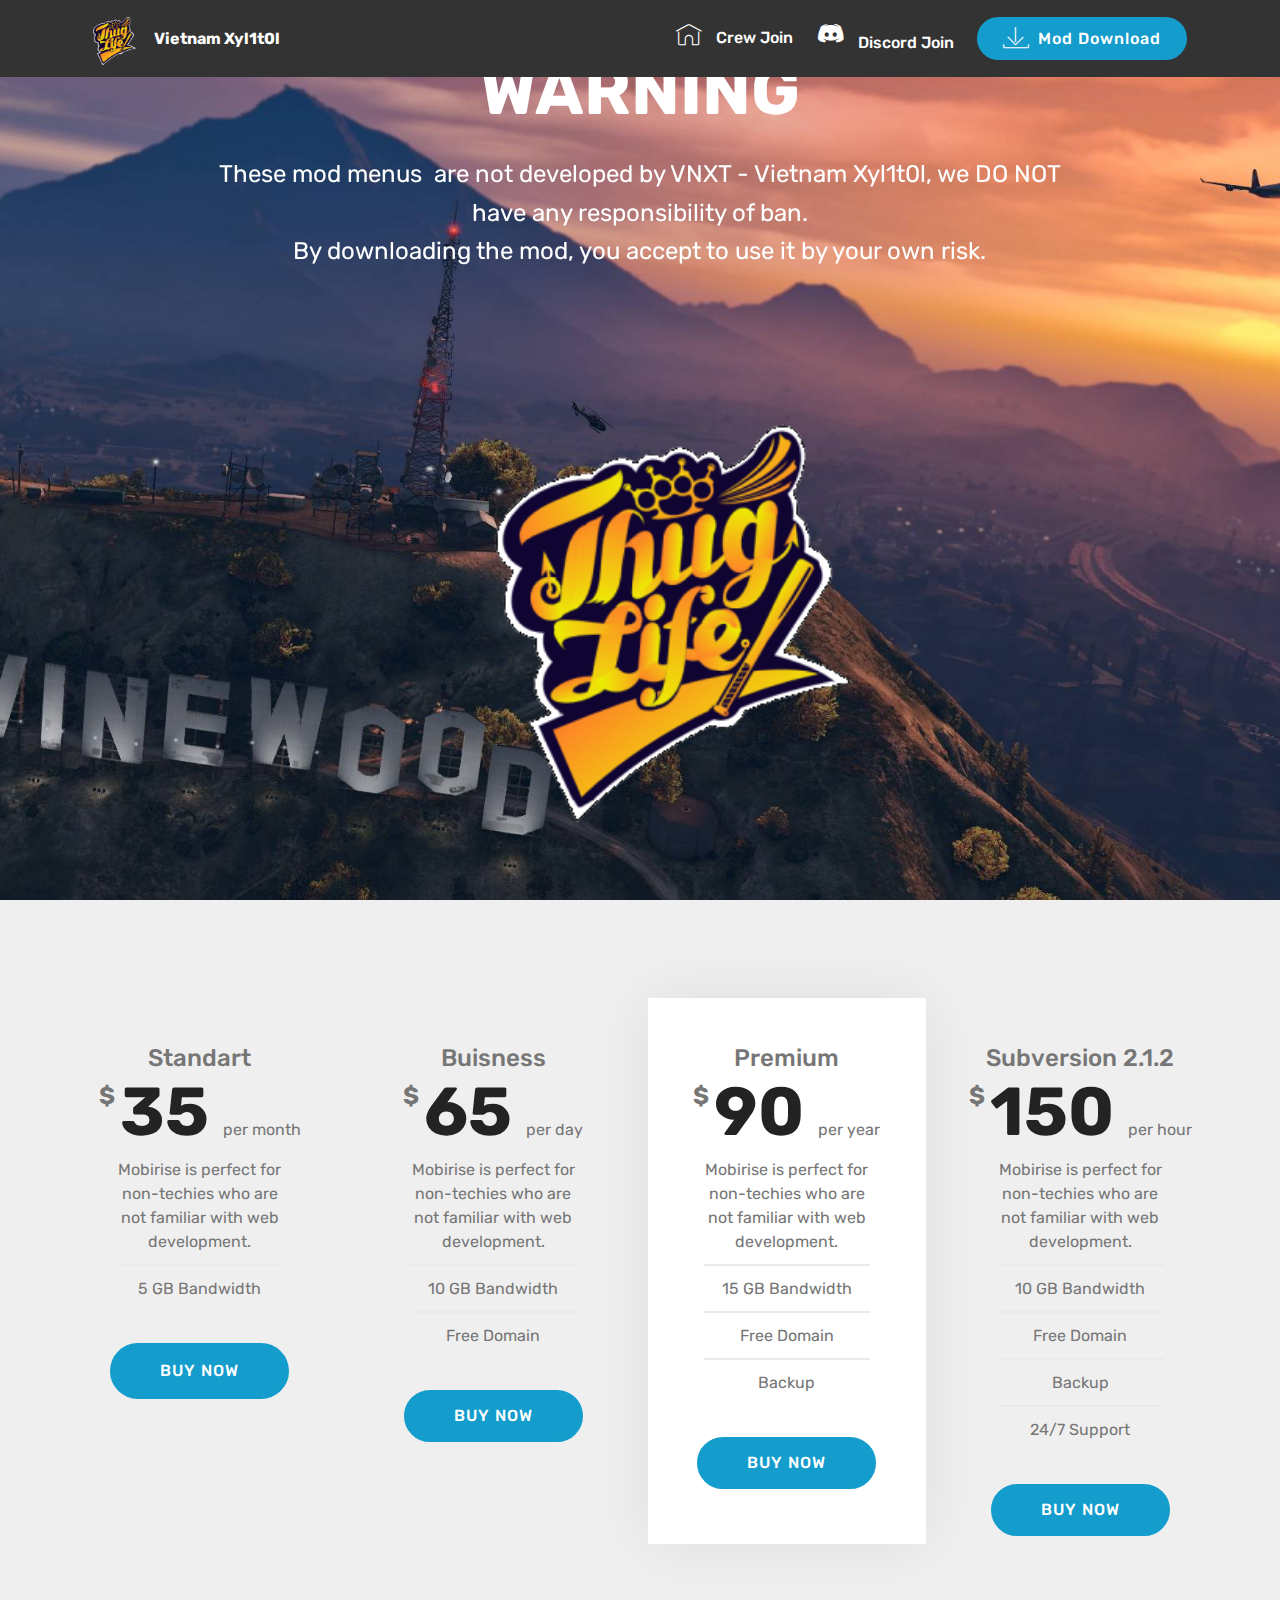
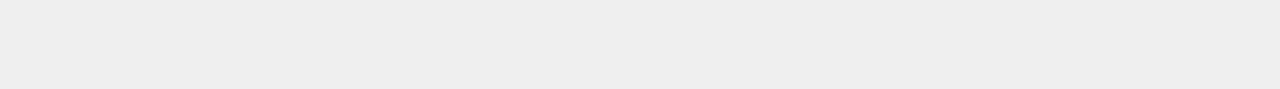
==== page1.html @ fcc6c466 "create github pages" ====
<!DOCTYPE html>
<html>
<head>
  <!-- Site made with Mobirise Website Builder v4.1.6, https://mobirise.com -->
  <meta charset="UTF-8">
  <meta http-equiv="X-UA-Compatible" content="IE=edge">
  <meta name="generator" content="Mobirise v4.1.6, mobirise.com">
  <meta name="viewport" content="width=device-width, initial-scale=1">
  <link rel="shortcut icon" href="assets/images/2413-320x320.png" type="image/x-icon">
  <meta name="description" content="Site Generator Description">
  <title>Mod Download</title>
  <link rel="stylesheet" href="assets/web/assets/mobirise-icons/mobirise-icons.css">
  <link rel="stylesheet" href="assets/tether/tether.min.css">
  <link rel="stylesheet" href="assets/bootstrap/css/bootstrap.min.css">
  <link rel="stylesheet" href="assets/dropdown/css/style.css">
  <link rel="stylesheet" href="assets/socicon/css/styles.css">
  <link rel="stylesheet" href="assets/theme/css/style.css">
  <link href="https://fonts.googleapis.com/css?family=Rubik:300,300i,400,400i,500,500i,700,700i,900,900i" rel="stylesheet">
  <link href="assets/fonts/style.css" rel="stylesheet">
  <link rel="stylesheet" href="assets/mobirise/css/mbr-additional.css" type="text/css">
  
  
  
</head>
<body>
<section class="menu cid-qsAXJ5RTf9" once="menu" id="menu1-h" data-rv-view="46">

    

    <nav class="navbar navbar-dropdown align-items-center navbar-fixed-top navbar-toggleable-sm">
        <button class="navbar-toggler navbar-toggler-right" type="button" data-toggle="collapse" data-target="#navbarSupportedContent" aria-controls="navbarSupportedContent" aria-expanded="false" aria-label="Toggle navigation">
            <div class="hamburger">
                <span></span>
                <span></span>
                <span></span>
                <span></span>
            </div>
        </button>
        <div class="menu-logo">
            <div class="navbar-brand">
                <span class="navbar-logo">
                    
                         <img src="assets/images/2413-320x320.png" alt="Mobirise" title="" media-simple="true" style="height: 3.8rem;">
                    
                </span>
                <span class="navbar-caption-wrap"><a class="navbar-caption text-white display-4" href="https://mobirise.com">
                        Vietnam Xyl1t0l</a></span>
            </div>
        </div>
        <div class="collapse navbar-collapse" id="navbarSupportedContent">
            <ul class="navbar-nav nav-dropdown" data-app-modern-menu="true"><li class="nav-item">
                    <a class="nav-link link text-white display-4" href="https://socialclub.rockstargames.com/crew/vn_xyl1t0l" target="_blank">
                        <span class="mbri-home mbr-iconfont mbr-iconfont-btn"></span>&nbsp;Crew Join&nbsp;</a>
                </li>
                <li class="nav-item">
                    <a class="nav-link link text-white display-4" href="https://discord.io/vnxt"><span class="socicon socicon-discord mbr-iconfont mbr-iconfont-btn"></span>
                        
                        Discord Join</a>
                </li></ul>
            <div class="navbar-buttons mbr-section-btn"><a class="btn btn-sm btn-primary display-4" href="https://mobirise.com">
                    <span class="mbri-save mbr-iconfont mbr-iconfont-btn "></span>Mod Download</a></div>
        </div>
    </nav>
</section>

<section class="engine"><a href="https://mobirise.co/f">free bootstrap builder</a></section><section class="header4 cid-qsDluRLJYf mbr-fullscreen mbr-parallax-background" id="header4-l" data-rv-view="48">

    

    

    <div class="container">
        <div class="media-content col-md-10 offset-md-1">
            <h1 class="mbr-section-title align-center mbr-white pb-3 mbr-bold mbr-fonts-style display-1">
                WARNING</h1>
            
            <div class="mbr-text align-center mbr-white pb-3">
                <p class="mbr-text mbr-fonts-style display-5">
                    These mod menus &nbsp;are not developed by VNXT - Vietnam Xyl1t0l, we DO NOT have any responsibility of ban.<br>By downloading the mod, you accept to use it by your own risk.<br></p>
            </div>
            
        </div>

        <div class="mbr-figure pt-5" style="width: 45%;">
            <img src="assets/images/2413-320x320.png" alt="Mobirise" title="" media-simple="true">
        </div>
    </div>
</section>

<section class="cid-qsDjowGI8r" id="pricing-tables2-i" data-rv-view="51">

    

    

    <div class="container">
        <div class="media-container-row">

            <div class="plan col-12 mx-2 my-2 justify-content-center col-lg-3">
                <div class="plan-header text-center pt-5">
                    <h3 class="plan-title mbr-fonts-style display-5">
                        Standart
                    </h3>
                    <div class="plan-price">
                        <span class="price-value mbr-fonts-style display-5">
                            $
                        </span>
                        <span class="price-figure mbr-fonts-style display-1">
                            35
                        </span>
                        <small class="price-term mbr-fonts-style display-7">
                            per month
                        </small>
                    </div>
                </div>
                <div class="plan-body">
                    <div class="plan-list align-center">
                        <ul class="list-group list-group-flush mbr-fonts-style display-7">
                            <li class="list-group-item">
                                Mobirise is perfect for non-techies who are not familiar with web development.
                            </li>
                            <li class="list-group-item">
                                5 GB Bandwidth
                            </li>
                        </ul>
                    </div>
                    <div class="mbr-section-btn text-center py-4 pb-5">
                        <a href="https://mobirise.com" class="btn btn-primary">
                            BUY NOW
                        </a>
                    </div>
                </div>
            </div>

            <div class="plan col-12 mx-2 my-2 justify-content-center col-lg-3">
                <div class="plan-header text-center pt-5">
                    <h3 class="plan-title mbr-fonts-style display-5">
                        Buisness
                    </h3>
                    <div class="plan-price">
                        <span class="price-value mbr-fonts-style display-5">
                            $
                        </span>
                        <span class="price-figure mbr-fonts-style display-1">
                            65
                        </span>
                        <small class="price-term mbr-fonts-style display-7">
                            per day
                        </small>
                    </div>
                </div>
                <div class="plan-body">
                    <div class="plan-list align-center">
                        <ul class="list-group list-group-flush mbr-fonts-style display-7">
                            <li class="list-group-item">
                                Mobirise is perfect for non-techies who are not familiar with web development.
                            </li>
                            <li class="list-group-item">
                                10 GB Bandwidth
                            </li>
                            <li class="list-group-item">
                                Free Domain
                            </li>
                        </ul>
                    </div>
                    <div class="mbr-section-btn text-center py-4 pb-5">
                        <a href="https://mobirise.com" class="btn btn-primary display-4">
                            BUY NOW
                        </a>
                    </div>
                </div>
            </div>

            <div class="plan col-12 mx-2 my-2 justify-content-center favorite col-lg-3">
                <div class="plan-header text-center pt-5">
                    <h3 class="plan-title mbr-fonts-style display-5">
                        Premium
                    </h3>
                    <div class="plan-price">
                        <span class="price-value mbr-fonts-style display-5">
                            $
                        </span>
                        <span class="price-figure mbr-fonts-style display-1">
                            90
                        </span>
                        <small class="price-term mbr-fonts-style display-7">
                            per year
                        </small>
                    </div>
                </div>
                <div class="plan-body">
                    <div class="plan-list align-center">
                        <ul class="list-group list-group-flush mbr-fonts-style display-7">
                            <li class="list-group-item">
                                Mobirise is perfect for non-techies who are not familiar with web development.
                            </li>
                            <li class="list-group-item">
                                15 GB Bandwidth
                            </li>
                            <li class="list-group-item">
                                Free Domain
                            </li>
                            <li class="list-group-item">
                                Backup
                            </li>
                        </ul>
                    </div>
                    <div class="mbr-section-btn text-center py-4 pb-5">
                        <a href="https://mobirise.com" class="btn btn-primary display-4">
                            BUY NOW
                        </a>
                    </div>
                </div>
            </div>

            <div class="plan col-12 mx-2 my-2 justify-content-center col-lg-3">
                <div class="plan-header text-center pt-5">
                    <h3 class="plan-title mbr-fonts-style display-5">Subversion 2.1.2</h3>
                    <div class="plan-price">
                        <span class="price-value mbr-fonts-style display-5">
                            $
                        </span>
                        <span class="price-figure mbr-fonts-style display-1">
                            150
                        </span>
                        <small class="price-term mbr-fonts-style display-7">
                            per hour
                        </small>
                    </div>
                </div>
                <div class="plan-body">
                    <div class="plan-list align-center">
                        <ul class="list-group list-group-flush mbr-fonts-style display-7">
                            <li class="list-group-item">
                                Mobirise is perfect for non-techies who are not familiar with web development.
                            </li>
                            <li class="list-group-item">
                                10 GB Bandwidth
                            </li>
                            <li class="list-group-item">
                                Free Domain
                            </li>
                            <li class="list-group-item">
                                Backup
                            </li>
                            <li class="list-group-item">
                                24/7 Support
                            </li>
                        </ul>
                    </div>
                    <div class="mbr-section-btn text-center py-4 pb-5">
                        <a href="https://mobirise.com" class="btn btn-primary display-4">
                            BUY NOW
                        </a>
                    </div>
                </div>
            </div>

        </div>
    </div>
</section>


  <script src="assets/web/assets/jquery/jquery.min.js"></script>
  <script src="assets/tether/tether.min.js"></script>
  <script src="assets/bootstrap/js/bootstrap.min.js"></script>
  <script src="assets/smooth-scroll/smooth-scroll.js"></script>
  <script src="assets/dropdown/js/script.min.js"></script>
  <script src="assets/touch-swipe/jquery.touch-swipe.min.js"></script>
  <script src="assets/jarallax/jarallax.min.js"></script>
  <script src="assets/theme/js/script.js"></script>
  
  
</body>
</html>
---- assets/web/assets/mobirise-icons/mobirise-icons.css ----
@font-face {
  font-family: 'MobiriseIcons';
  src:  url('mobirise-icons.eot?spat4u');
  src:  url('mobirise-icons.eot?spat4u#iefix') format('embedded-opentype'),
    url('mobirise-icons.ttf?spat4u') format('truetype'),
    url('mobirise-icons.woff?spat4u') format('woff'),
    url('mobirise-icons.svg?spat4u#MobiriseIcons') format('svg');
  font-weight: normal;
  font-style: normal;
}

[class^="mbri-"], [class*=" mbri-"] {
  /* use !important to prevent issues with browser extensions that change fonts */
  font-family: MobiriseIcons !important;
  speak: none;
  font-style: normal;
  font-weight: normal;
  font-variant: normal;
  text-transform: none;
  line-height: 1;

  /* Better Font Rendering =========== */
  -webkit-font-smoothing: antialiased;
  -moz-osx-font-smoothing: grayscale;
}

.mbri-add-submenu:before {
  content: "\e900";
}
.mbri-alert:before {
  content: "\e901";
}
.mbri-align-center:before {
  content: "\e902";
}
.mbri-align-justify:before {
  content: "\e903";
}
.mbri-align-left:before {
  content: "\e904";
}
.mbri-align-right:before {
  content: "\e905";
}
.mbri-android:before {
  content: "\e906";
}
.mbri-apple:before {
  content: "\e907";
}
.mbri-arrow-down:before {
  content: "\e908";
}
.mbri-arrow-next:before {
  content: "\e909";
}
.mbri-arrow-prev:before {
  content: "\e90a";
}
.mbri-arrow-up:before {
  content: "\e90b";
}
.mbri-bold:before {
  content: "\e90c";
}
.mbri-bookmark:before {
  content: "\e90d";
}
.mbri-bootstrap:before {
  content: "\e90e";
}
.mbri-briefcase:before {
  content: "\e90f";
}
.mbri-browse:before {
  content: "\e910";
}
.mbri-bulleted-list:before {
  content: "\e911";
}
.mbri-calendar:before {
  content: "\e912";
}
.mbri-camera:before {
  content: "\e913";
}
.mbri-cart-add:before {
  content: "\e914";
}
.mbri-cart-full:before {
  content: "\e915";
}
.mbri-cash:before {
  content: "\e916";
}
.mbri-change-style:before {
  content: "\e917";
}
.mbri-chat:before {
  content: "\e918";
}
.mbri-clock:before {
  content: "\e919";
}
.mbri-close:before {
  content: "\e91a";
}
.mbri-cloud:before {
  content: "\e91b";
}
.mbri-code:before {
  content: "\e91c";
}
.mbri-contact-form:before {
  content: "\e91d";
}
.mbri-credit-card:before {
  content: "\e91e";
}
.mbri-cursor-click:before {
  content: "\e91f";
}
.mbri-cust-feedback:before {
  content: "\e920";
}
.mbri-database:before {
  content: "\e921";
}
.mbri-delivery:before {
  content: "\e922";
}
.mbri-desktop:before {
  content: "\e923";
}
.mbri-devices:before {
  content: "\e924";
}
.mbri-down:before {
  content: "\e925";
}
.mbri-download:before {
  content: "\e989";
}
.mbri-drag-n-drop:before {
  content: "\e927";
}
.mbri-drag-n-drop2:before {
  content: "\e928";
}
.mbri-edit:before {
  content: "\e929";
}
.mbri-edit2:before {
  content: "\e92a";
}
.mbri-error:before {
  content: "\e92b";
}
.mbri-extension:before {
  content: "\e92c";
}
.mbri-features:before {
  content: "\e92d";
}
.mbri-file:before {
  content: "\e92e";
}
.mbri-flag:before {
  content: "\e92f";
}
.mbri-folder:before {
  content: "\e930";
}
.mbri-gift:before {
  content: "\e931";
}
.mbri-github:before {
  content: "\e932";
}
.mbri-globe:before {
  content: "\e933";
}
.mbri-globe-2:before {
  content: "\e934";
}
.mbri-growing-chart:before {
  content: "\e935";
}
.mbri-hearth:before {
  content: "\e936";
}
.mbri-help:before {
  content: "\e937";
}
.mbri-home:before {
  content: "\e938";
}
.mbri-hot-cup:before {
  content: "\e939";
}
.mbri-idea:before {
  content: "\e93a";
}
.mbri-image-gallery:before {
  content: "\e93b";
}
.mbri-image-slider:before {
  content: "\e93c";
}
.mbri-info:before {
  content: "\e93d";
}
.mbri-italic:before {
  content: "\e93e";
}
.mbri-key:before {
  content: "\e93f";
}
.mbri-laptop:before {
  content: "\e940";
}
.mbri-layers:before {
  content: "\e941";
}
.mbri-left-right:before {
  content: "\e942";
}
.mbri-left:before {
  content: "\e943";
}
.mbri-letter:before {
  content: "\e944";
}
.mbri-like:before {
  content: "\e945";
}
.mbri-link:before {
  content: "\e946";
}
.mbri-lock:before {
  content: "\e947";
}
.mbri-login:before {
  content: "\e948";
}
.mbri-logout:before {
  content: "\e949";
}
.mbri-magic-stick:before {
  content: "\e94a";
}
.mbri-map-pin:before {
  content: "\e94b";
}
.mbri-menu:before {
  content: "\e94c";
}
.mbri-mobile:before {
  content: "\e94d";
}
.mbri-mobile2:before {
  content: "\e94e";
}
.mbri-mobirise:before {
  content: "\e94f";
}
.mbri-more-horizontal:before {
  content: "\e950";
}
.mbri-more-vertical:before {
  content: "\e951";
}
.mbri-music:before {
  content: "\e952";
}
.mbri-new-file:before {
  content: "\e953";
}
.mbri-numbered-list:before {
  content: "\e954";
}
.mbri-opened-folder:before {
  content: "\e955";
}
.mbri-pages:before {
  content: "\e956";
}
.mbri-paper-plane:before {
  content: "\e957";
}
.mbri-paperclip:before {
  content: "\e958";
}
.mbri-photo:before {
  content: "\e959";
}
.mbri-photos:before {
  content: "\e95a";
}
.mbri-pin:before {
  content: "\e95b";
}
.mbri-play:before {
  content: "\e95c";
}
.mbri-plus:before {
  content: "\e95d";
}
.mbri-preview:before {
  content: "\e95e";
}
.mbri-print:before {
  content: "\e95f";
}
.mbri-protect:before {
  content: "\e960";
}
.mbri-question:before {
  content: "\e961";
}
.mbri-quote-left:before {
  content: "\e962";
}
.mbri-quote-right:before {
  content: "\e963";
}
.mbri-refresh:before {
  content: "\e964";
}
.mbri-responsive:before {
  content: "\e965";
}
.mbri-right:before {
  content: "\e966";
}
.mbri-rocket:before {
  content: "\e967";
}
.mbri-sad-face:before {
  content: "\e968";
}
.mbri-sale:before {
  content: "\e969";
}
.mbri-save:before {
  content: "\e96a";
}
.mbri-search:before {
  content: "\e96b";
}
.mbri-setting:before {
  content: "\e96c";
}
.mbri-setting2:before {
  content: "\e96d";
}
.mbri-setting3:before {
  content: "\e96e";
}
.mbri-share:before {
  content: "\e96f";
}
.mbri-shopping-bag:before {
  content: "\e970";
}
.mbri-shopping-basket:before {
  content: "\e971";
}
.mbri-shopping-cart:before {
  content: "\e972";
}
.mbri-sites:before {
  content: "\e973";
}
.mbri-smile-face:before {
  content: "\e974";
}
.mbri-speed:before {
  content: "\e975";
}
.mbri-star:before {
  content: "\e976";
}
.mbri-success:before {
  content: "\e977";
}
.mbri-sun:before {
  content: "\e978";
}
.mbri-sun2:before {
  content: "\e979";
}
.mbri-tablet:before {
  content: "\e97a";
}
.mbri-tablet-vertical:before {
  content: "\e97b";
}
.mbri-target:before {
  content: "\e97c";
}
.mbri-timer:before {
  content: "\e97d";
}
.mbri-to-ftp:before {
  content: "\e97e";
}
.mbri-to-local-drive:before {
  content: "\e97f";
}
.mbri-touch-swipe:before {
  content: "\e980";
}
.mbri-touch:before {
  content: "\e981";
}
.mbri-trash:before {
  content: "\e982";
}
.mbri-underline:before {
  content: "\e983";
}
.mbri-unlink:before {
  content: "\e984";
}
.mbri-unlock:before {
  content: "\e985";
}
.mbri-up-down:before {
  content: "\e986";
}
.mbri-up:before {
  content: "\e987";
}
.mbri-update:before {
  content: "\e988";
}
.mbri-upload:before {
 content: "\e926"; 
}
.mbri-user:before {
  content: "\e98a";
}
.mbri-user2:before {
  content: "\e98b";
}
.mbri-users:before {
  content: "\e98c";
}
.mbri-video:before {
  content: "\e98d";
}
.mbri-video-play:before {
  content: "\e98e";
}
.mbri-watch:before {
  content: "\e98f";
}
.mbri-website-theme:before {
  content: "\e990";
}
.mbri-wifi:before {
  content: "\e991";
}
.mbri-windows:before {
  content: "\e992";
}
.mbri-zoom-out:before {
  content: "\e993";
}
.mbri-redo:before {
  content: "\e994";
}
.mbri-undo:before {
  content: "\e995";
}
---- assets/dropdown/css/style.css ----
.navbar-dropdown {
  left: 0;
  padding: 0;
  position: absolute;
  right: 0;
  top: 0;
  transition: all 0.45s ease;
  z-index: 1030;
  background: #282828; }
  .navbar-dropdown .navbar-logo {
    margin-right: 0.8rem;
    transition: margin 0.3s ease-in-out;
    vertical-align: middle; }
    .navbar-dropdown .navbar-logo img {
      height: 3.125rem;
      transition: all 0.3s ease-in-out; }
    .navbar-dropdown .navbar-logo.mbr-iconfont {
      font-size: 3.125rem;
      line-height: 3.125rem; }
  .navbar-dropdown .navbar-caption {
    font-weight: 700;
    white-space: normal;
    vertical-align: -4px;
    line-height: 3.125rem !important; }
    .navbar-dropdown .navbar-caption, .navbar-dropdown .navbar-caption:hover {
      color: inherit;
      text-decoration: none; }
  .navbar-dropdown .mbr-iconfont + .navbar-caption {
    vertical-align: -1px; }
  .navbar-dropdown.navbar-fixed-top {
    position: fixed; }
  .navbar-dropdown .navbar-brand span {
    vertical-align: -4px; }
  .navbar-dropdown.bg-color.transparent {
    background: none; }
  .navbar-dropdown.navbar-short .navbar-brand {
    padding: 0.625rem 0; }
    .navbar-dropdown.navbar-short .navbar-brand span {
      vertical-align: -1px; }
  .navbar-dropdown.navbar-short .navbar-caption {
    line-height: 2.375rem !important;
    vertical-align: -2px; }
  .navbar-dropdown.navbar-short .navbar-logo {
    margin-right: 0.5rem; }
    .navbar-dropdown.navbar-short .navbar-logo img {
      height: 2.375rem; }
    .navbar-dropdown.navbar-short .navbar-logo.mbr-iconfont {
      font-size: 2.375rem;
      line-height: 2.375rem; }
  .navbar-dropdown.navbar-short .mbr-table-cell {
    height: 3.625rem; }
  .navbar-dropdown .navbar-close {
    left: 0.6875rem;
    position: fixed;
    top: 0.75rem;
    z-index: 1000; }
  .navbar-dropdown .hamburger-icon {
    content: "";
    display: inline-block;
    vertical-align: middle;
    width: 16px;
    -webkit-box-shadow: 0 -6px 0 1px #282828,0 0 0 1px #282828,0 6px 0 1px #282828;
    -moz-box-shadow: 0 -6px 0 1px #282828,0 0 0 1px #282828,0 6px 0 1px #282828;
    box-shadow: 0 -6px 0 1px #282828,0 0 0 1px #282828,0 6px 0 1px #282828; }

.dropdown-menu .dropdown-toggle[data-toggle="dropdown-submenu"]::after {
  border-bottom: 0.35em solid transparent;
  border-left: 0.35em solid;
  border-right: 0;
  border-top: 0.35em solid transparent;
  margin-left: 0.3rem; }

.dropdown-menu .dropdown-item:focus {
  outline: 0; }

.nav-dropdown {
  font-size: 0.75rem;
  font-weight: 500;
  height: auto !important; }
  .nav-dropdown .nav-btn {
    padding-left: 1rem; }
  .nav-dropdown .link {
    margin: .667em 1.667em;
    font-weight: 500;
    padding: 0;
    transition: color .2s ease-in-out; }
    .nav-dropdown .link.dropdown-toggle {
      margin-right: 2.583em; }
      .nav-dropdown .link.dropdown-toggle::after {
        margin-left: .25rem;
        border-top: 0.35em solid;
        border-right: 0.35em solid transparent;
        border-left: 0.35em solid transparent;
        border-bottom: 0; }
      .nav-dropdown .link.dropdown-toggle[aria-expanded="true"] {
        margin: 0;
        padding: 0.667em 3.263em  0.667em 1.667em; }
  .nav-dropdown .link::after,
  .nav-dropdown .dropdown-item::after {
    color: inherit; }
  .nav-dropdown .btn {
    font-size: 0.75rem;
    font-weight: 700;
    letter-spacing: 0;
    margin-bottom: 0;
    padding-left: 1.25rem;
    padding-right: 1.25rem; }
  .nav-dropdown .dropdown-menu {
    border-radius: 0;
    border: 0;
    left: 0;
    margin: 0;
    padding-bottom: 1.25rem;
    padding-top: 1.25rem;
    position: relative; }
  .nav-dropdown .dropdown-submenu {
    margin-left: 0.125rem;
    top: 0; }
  .nav-dropdown .dropdown-item {
    font-weight: 500;
    line-height: 2;
    padding: 0.3846em 4.615em 0.3846em 1.5385em;
    position: relative;
    transition: color .2s ease-in-out, background-color .2s ease-in-out; }
    .nav-dropdown .dropdown-item::after {
      margin-top: -0.3077em;
      position: absolute;
      right: 1.1538em;
      top: 50%; }
    .nav-dropdown .dropdown-item:focus, .nav-dropdown .dropdown-item:hover {
      background: none; }

@media (max-width: 767px) {
  .nav-dropdown.navbar-toggleable-sm {
    bottom: 0;
    display: none;
    left: 0;
    overflow-x: hidden;
    position: fixed;
    top: 0;
    transform: translateX(-100%);
    -ms-transform: translateX(-100%);
    -webkit-transform: translateX(-100%);
    width: 18.75rem;
    z-index: 999; } }
.nav-dropdown.navbar-toggleable-xl {
  bottom: 0;
  display: none;
  left: 0;
  overflow-x: hidden;
  position: fixed;
  top: 0;
  transform: translateX(-100%);
  -ms-transform: translateX(-100%);
  -webkit-transform: translateX(-100%);
  width: 18.75rem;
  z-index: 999; }

.nav-dropdown-sm {
  display: block !important;
  overflow-x: hidden;
  overflow: auto;
  padding-top: 3.875rem; }
  .nav-dropdown-sm::after {
    content: "";
    display: block;
    height: 3rem;
    width: 100%; }
  .nav-dropdown-sm.collapse.in ~ .navbar-close {
    display: block !important; }
  .nav-dropdown-sm.collapsing, .nav-dropdown-sm.collapse.in {
    transform: translateX(0);
    -ms-transform: translateX(0);
    -webkit-transform: translateX(0);
    transition: all 0.25s ease-out;
    -webkit-transition: all 0.25s ease-out;
    background: #282828; }
  .nav-dropdown-sm.collapsing[aria-expanded="false"] {
    transform: translateX(-100%);
    -ms-transform: translateX(-100%);
    -webkit-transform: translateX(-100%); }
  .nav-dropdown-sm .nav-item {
    display: block;
    margin-left: 0 !important;
    padding-left: 0; }
  .nav-dropdown-sm .link,
  .nav-dropdown-sm .dropdown-item {
    border-top: 1px dotted rgba(255, 255, 255, 0.1);
    font-size: 0.8125rem;
    line-height: 1.6;
    margin: 0 !important;
    padding: 0.875rem 2.4rem 0.875rem 1.5625rem !important;
    position: relative;
    white-space: normal; }
    .nav-dropdown-sm .link:focus, .nav-dropdown-sm .link:hover,
    .nav-dropdown-sm .dropdown-item:focus,
    .nav-dropdown-sm .dropdown-item:hover {
      background: rgba(0, 0, 0, 0.2) !important;
      color: #c0a375; }
  .nav-dropdown-sm .nav-btn {
    position: relative;
    padding: 1.5625rem 1.5625rem 0 1.5625rem; }
    .nav-dropdown-sm .nav-btn::before {
      border-top: 1px dotted rgba(255, 255, 255, 0.1);
      content: "";
      left: 0;
      position: absolute;
      top: 0;
      width: 100%; }
    .nav-dropdown-sm .nav-btn + .nav-btn {
      padding-top: 0.625rem; }
      .nav-dropdown-sm .nav-btn + .nav-btn::before {
        display: none; }
  .nav-dropdown-sm .btn {
    padding: 0.625rem 0; }
  .nav-dropdown-sm .dropdown-toggle[data-toggle="dropdown-submenu"]::after {
    margin-left: .25rem;
    border-top: 0.35em solid;
    border-right: 0.35em solid transparent;
    border-left: 0.35em solid transparent;
    border-bottom: 0; }
  .nav-dropdown-sm .dropdown-toggle[data-toggle="dropdown-submenu"][aria-expanded="true"]::after {
    border-top: 0;
    border-right: 0.35em solid transparent;
    border-left: 0.35em solid transparent;
    border-bottom: 0.35em solid; }
  .nav-dropdown-sm .dropdown-menu {
    margin: 0;
    padding: 0;
    position: relative;
    top: 0;
    left: 0;
    width: 100%;
    border: 0;
    float: none;
    border-radius: 0;
    background: none; }
  .nav-dropdown-sm .dropdown-submenu {
    left: 100%;
    margin-left: 0.125rem;
    margin-top: -1.25rem;
    top: 0; }

.navbar-toggleable-sm .nav-dropdown .dropdown-menu {
  position: absolute; }

.navbar-toggleable-sm .nav-dropdown .dropdown-submenu {
  left: 100%;
  margin-left: 0.125rem;
  margin-top: -1.25rem;
  top: 0; }

.navbar-toggleable-sm.opened .nav-dropdown .dropdown-menu {
  position: relative; }

.navbar-toggleable-sm.opened .nav-dropdown .dropdown-submenu {
  left: 0;
  margin-left: 00rem;
  margin-top: 0rem;
  top: 0; }

.is-builder .nav-dropdown.collapsing {
  transition: none !important; }

/*# sourceMappingURL=style.css.map */
---- assets/socicon/css/styles.css ----
@charset "UTF-8";

@font-face {
  font-family: "socicon";
  src:url("../fonts/socicon.eot");
  src:url("../fonts/socicon.eot?#iefix") format("embedded-opentype"),
    url("../fonts/socicon.woff") format("woff"),
    url("../fonts/socicon.ttf") format("truetype"),
    url("../fonts/socicon.svg#socicon") format("svg");
  font-weight: normal;
  font-style: normal;

}

[data-icon]:before {
  font-family: "socicon" !important;
  content: attr(data-icon);
  font-style: normal !important;
  font-weight: normal !important;
  font-variant: normal !important;
  text-transform: none !important;
  speak: none;
  line-height: 1;
  -webkit-font-smoothing: antialiased;
  -moz-osx-font-smoothing: grayscale;
}

[class^="socicon-"]:before,
[class*=" socicon-"]:before {
  font-family: "socicon" !important;
  font-style: normal !important;
  font-weight: normal !important;
  font-variant: normal !important;
  text-transform: none !important;
  speak: none;
  line-height: 1;
  -webkit-font-smoothing: antialiased;
  -moz-osx-font-smoothing: grayscale;
}

.socicon-modelmayhem:before {
  content: "\e000";
}
.socicon-mixcloud:before {
  content: "\e001";
}
.socicon-drupal:before {
  content: "\e002";
}
.socicon-swarm:before {
  content: "\e003";
}
.socicon-istock:before {
  content: "\e004";
}
.socicon-yammer:before {
  content: "\e005";
}
.socicon-ello:before {
  content: "\e006";
}
.socicon-stackoverflow:before {
  content: "\e007";
}
.socicon-persona:before {
  content: "\e008";
}
.socicon-triplej:before {
  content: "\e009";
}
.socicon-houzz:before {
  content: "\e00a";
}
.socicon-rss:before {
  content: "\e00b";
}
.socicon-paypal:before {
  content: "\e00c";
}
.socicon-odnoklassniki:before {
  content: "\e00d";
}
.socicon-airbnb:before {
  content: "\e00e";
}
.socicon-periscope:before {
  content: "\e00f";
}
.socicon-outlook:before {
  content: "\e010";
}
.socicon-coderwall:before {
  content: "\e011";
}
.socicon-tripadvisor:before {
  content: "\e012";
}
.socicon-appnet:before {
  content: "\e013";
}
.socicon-goodreads:before {
  content: "\e014";
}
.socicon-tripit:before {
  content: "\e015";
}
.socicon-lanyrd:before {
  content: "\e016";
}
.socicon-slideshare:before {
  content: "\e017";
}
.socicon-buffer:before {
  content: "\e018";
}
.socicon-disqus:before {
  content: "\e019";
}
.socicon-vkontakte:before {
  content: "\e01a";
}
.socicon-whatsapp:before {
  content: "\e01b";
}
.socicon-patreon:before {
  content: "\e01c";
}
.socicon-storehouse:before {
  content: "\e01d";
}
.socicon-pocket:before {
  content: "\e01e";
}
.socicon-mail:before {
  content: "\e01f";
}
.socicon-blogger:before {
  content: "\e020";
}
.socicon-technorati:before {
  content: "\e021";
}
.socicon-reddit:before {
  content: "\e022";
}
.socicon-dribbble:before {
  content: "\e023";
}
.socicon-stumbleupon:before {
  content: "\e024";
}
.socicon-digg:before {
  content: "\e025";
}
.socicon-envato:before {
  content: "\e026";
}
.socicon-behance:before {
  content: "\e027";
}
.socicon-delicious:before {
  content: "\e028";
}
.socicon-deviantart:before {
  content: "\e029";
}
.socicon-forrst:before {
  content: "\e02a";
}
.socicon-play:before {
  content: "\e02b";
}
.socicon-zerply:before {
  content: "\e02c";
}
.socicon-wikipedia:before {
  content: "\e02d";
}
.socicon-apple:before {
  content: "\e02e";
}
.socicon-flattr:before {
  content: "\e02f";
}
.socicon-github:before {
  content: "\e030";
}
.socicon-renren:before {
  content: "\e031";
}
.socicon-friendfeed:before {
  content: "\e032";
}
.socicon-newsvine:before {
  content: "\e033";
}
.socicon-identica:before {
  content: "\e034";
}
.socicon-bebo:before {
  content: "\e035";
}
.socicon-zynga:before {
  content: "\e036";
}
.socicon-steam:before {
  content: "\e037";
}
.socicon-xbox:before {
  content: "\e038";
}
.socicon-windows:before {
  content: "\e039";
}
.socicon-qq:before {
  content: "\e03a";
}
.socicon-douban:before {
  content: "\e03b";
}
.socicon-meetup:before {
  content: "\e03c";
}
.socicon-playstation:before {
  content: "\e03d";
}
.socicon-android:before {
  content: "\e03e";
}
.socicon-snapchat:before {
  content: "\e03f";
}
.socicon-twitter:before {
  content: "\e040";
}
.socicon-facebook:before {
  content: "\e041";
}
.socicon-googleplus:before {
  content: "\e042";
}
.socicon-pinterest:before {
  content: "\e043";
}
.socicon-foursquare:before {
  content: "\e044";
}
.socicon-yahoo:before {
  content: "\e045";
}
.socicon-skype:before {
  content: "\e046";
}
.socicon-yelp:before {
  content: "\e047";
}
.socicon-feedburner:before {
  content: "\e048";
}
.socicon-linkedin:before {
  content: "\e049";
}
.socicon-viadeo:before {
  content: "\e04a";
}
.socicon-xing:before {
  content: "\e04b";
}
.socicon-myspace:before {
  content: "\e04c";
}
.socicon-soundcloud:before {
  content: "\e04d";
}
.socicon-spotify:before {
  content: "\e04e";
}
.socicon-grooveshark:before {
  content: "\e04f";
}
.socicon-lastfm:before {
  content: "\e050";
}
.socicon-youtube:before {
  content: "\e051";
}
.socicon-vimeo:before {
  content: "\e052";
}
.socicon-dailymotion:before {
  content: "\e053";
}
.socicon-vine:before {
  content: "\e054";
}
.socicon-flickr:before {
  content: "\e055";
}
.socicon-500px:before {
  content: "\e056";
}
.socicon-wordpress:before {
  content: "\e058";
}
.socicon-tumblr:before {
  content: "\e059";
}
.socicon-twitch:before {
  content: "\e05a";
}
.socicon-8tracks:before {
  content: "\e05b";
}
.socicon-amazon:before {
  content: "\e05c";
}
.socicon-icq:before {
  content: "\e05d";
}
.socicon-smugmug:before {
  content: "\e05e";
}
.socicon-ravelry:before {
  content: "\e05f";
}
.socicon-weibo:before {
  content: "\e060";
}
.socicon-baidu:before {
  content: "\e061";
}
.socicon-angellist:before {
  content: "\e062";
}
.socicon-ebay:before {
  content: "\e063";
}
.socicon-imdb:before {
  content: "\e064";
}
.socicon-stayfriends:before {
  content: "\e065";
}
.socicon-residentadvisor:before {
  content: "\e066";
}
.socicon-google:before {
  content: "\e067";
}
.socicon-yandex:before {
  content: "\e068";
}
.socicon-sharethis:before {
  content: "\e069";
}
.socicon-bandcamp:before {
  content: "\e06a";
}
.socicon-itunes:before {
  content: "\e06b";
}
.socicon-deezer:before {
  content: "\e06c";
}
.socicon-telegram:before {
  content: "\e06e";
}
.socicon-openid:before {
  content: "\e06f";
}
.socicon-amplement:before {
  content: "\e070";
}
.socicon-viber:before {
  content: "\e071";
}
.socicon-zomato:before {
  content: "\e072";
}
.socicon-draugiem:before {
  content: "\e074";
}
.socicon-endomodo:before {
  content: "\e075";
}
.socicon-filmweb:before {
  content: "\e076";
}
.socicon-stackexchange:before {
  content: "\e077";
}
.socicon-wykop:before {
  content: "\e078";
}
.socicon-teamspeak:before {
  content: "\e079";
}
.socicon-teamviewer:before {
  content: "\e07a";
}
.socicon-ventrilo:before {
  content: "\e07b";
}
.socicon-younow:before {
  content: "\e07c";
}
.socicon-raidcall:before {
  content: "\e07d";
}
.socicon-mumble:before {
  content: "\e07e";
}
.socicon-medium:before {
  content: "\e06d";
}
.socicon-bebee:before {
  content: "\e07f";
}
.socicon-hitbox:before {
  content: "\e080";
}
.socicon-reverbnation:before {
  content: "\e081";
}
.socicon-formulr:before {
  content: "\e082";
}
.socicon-instagram:before {
  content: "\e057";
}
.socicon-battlenet:before {
  content: "\e083";
}
.socicon-chrome:before {
  content: "\e084";
}
.socicon-discord:before {
  content: "\e086";
}
.socicon-issuu:before {
  content: "\e087";
}
.socicon-macos:before {
  content: "\e088";
}
.socicon-firefox:before {
  content: "\e089";
}
.socicon-opera:before {
  content: "\e08d";
}
.socicon-keybase:before {
  content: "\e090";
}
.socicon-alliance:before {
  content: "\e091";
}
.socicon-livejournal:before {
  content: "\e092";
}
.socicon-googlephotos:before {
  content: "\e093";
}
.socicon-horde:before {
  content: "\e094";
}
.socicon-etsy:before {
  content: "\e095";
}
.socicon-zapier:before {
  content: "\e096";
}
.socicon-google-scholar:before {
  content: "\e097";
}
.socicon-researchgate:before {
  content: "\e098";
}
.socicon-wechat:before {
  content: "\e099";
}
.socicon-strava:before {
  content: "\e09a";
}
.socicon-line:before {
  content: "\e09b";
}
.socicon-lyft:before {
  content: "\e09c";
}
.socicon-uber:before {
  content: "\e09d";
}
.socicon-songkick:before {
  content: "\e09e";
}
.socicon-viewbug:before {
  content: "\e09f";
}
.socicon-googlegroups:before {
  content: "\e0a0";
}
.socicon-quora:before {
  content: "\e073";
}
.socicon-diablo:before {
  content: "\e085";
}
.socicon-blizzard:before {
  content: "\e0a1";
}
.socicon-hearthstone:before {
  content: "\e08b";
}
.socicon-heroes:before {
  content: "\e08a";
}
.socicon-overwatch:before {
  content: "\e08c";
}
.socicon-warcraft:before {
  content: "\e08e";
}
.socicon-starcraft:before {
  content: "\e08f";
}
.socicon-beam:before {
  content: "\e0a2";
}
.socicon-curse:before {
  content: "\e0a3";
}
.socicon-player:before {
  content: "\e0a4";
}
.socicon-streamjar:before {
  content: "\e0a5";
}
.socicon-nintendo:before {
  content: "\e0a6";
}
.socicon-hellocoton:before {
  content: "\e0a7";
}
---- assets/theme/css/style.css ----
/*!
 * Mobirise v4 theme (https://mobirise.com/)
 * Copyright 2017 Mobirise
 */
section {
  background-color: #eeeeee; }

section,
.container,
.container-fluid {
  position: relative;
  word-wrap: break-word; }

a.mbr-iconfont:hover {
  text-decoration: none; }

.article .lead p, .article .lead ul, .article .lead ol, .article .lead pre, .article .lead blockquote {
  margin-bottom: 0; }

a {
  font-style: normal;
  font-weight: 400;
  cursor: pointer; }
  a, a:hover {
    text-decoration: none; }

figure {
  margin-bottom: 0; }

body {
  color: #232323; }

h1, h2, h3, h4, h5, h6,
.h1, .h2, .h3, .h4, .h5, .h6,
.display-1, .display-2, .display-3, .display-4 {
  line-height: 1;
  word-break: break-word;
  word-wrap: break-word; }

b, strong {
  font-weight: bold; }

blockquote {
  padding: 10px 0 10px 20px;
  position: relative;
  border-left: 2px solid;
  border-color: #ff3366; }

input:-webkit-autofill, input:-webkit-autofill:hover, input:-webkit-autofill:focus, input:-webkit-autofill:active {
  transition-delay: 9999s;
  transition-property: background-color, color; }

textarea[type="hidden"] {
  display: none; }

body {
  position: relative; }

section {
  background-position: 50% 50%;
  background-repeat: no-repeat;
  background-size: cover; }
  section .mbr-background-video,
  section .mbr-background-video-preview {
    position: absolute;
    bottom: 0;
    left: 0;
    right: 0;
    top: 0; }

.hidden {
  visibility: hidden; }

.mbr-z-index20 {
  z-index: 20; }

/*! Base colors */
.mbr-white {
  color: #ffffff; }

.mbr-black {
  color: #000000; }

.mbr-bg-white {
  background-color: #ffffff; }

.mbr-bg-black {
  background-color: #000000; }

/*! Text-aligns */
.align-left {
  text-align: left; }

.align-center {
  text-align: center; }

.align-right {
  text-align: right; }

@media (max-width: 767px) {
  .align-left, .align-center, .align-right, .mbr-section-btn, .mbr-section-title {
    text-align: center; } }
/*! Font-weight  */
.mbr-light {
  font-weight: 300; }

.mbr-regular {
  font-weight: 400; }

.mbr-semibold {
  font-weight: 500; }

.mbr-bold {
  font-weight: 700; }

/*! Media  */
.media-size-item {
  -webkit-flex: 1 1 auto;
  -moz-flex: 1 1 auto;
  -ms-flex: 1 1 auto;
  -o-flex: 1 1 auto;
  flex: 1 1 auto; }

.media-content {
  -webkit-flex-basis: 100%;
  flex-basis: 100%; }

.media-container-row {
  display: -ms-flexbox;
  display: -webkit-flex;
  display: flex;
  -webkit-flex-direction: row;
  -ms-flex-direction: row;
  flex-direction: row;
  -webkit-flex-wrap: wrap;
  -ms-flex-wrap: wrap;
  flex-wrap: wrap;
  -webkit-justify-content: center;
  -ms-flex-pack: center;
  justify-content: center;
  -webkit-align-content: center;
  -ms-flex-line-pack: center;
  align-content: center;
  -webkit-align-items: start;
  -ms-flex-align: start;
  align-items: start; }
  .media-container-row .media-size-item {
    width: 400px; }

.media-container-column {
  display: -ms-flexbox;
  display: -webkit-flex;
  display: flex;
  -webkit-flex-direction: column;
  -ms-flex-direction: column;
  flex-direction: column;
  -webkit-flex-wrap: wrap;
  -ms-flex-wrap: wrap;
  flex-wrap: wrap;
  -webkit-justify-content: center;
  -ms-flex-pack: center;
  justify-content: center;
  -webkit-align-content: center;
  -ms-flex-line-pack: center;
  align-content: center;
  -webkit-align-items: stretch;
  -ms-flex-align: stretch;
  align-items: stretch; }
  .media-container-column > * {
    width: 100%; }

@media (min-width: 992px) {
  .media-container-row {
    -webkit-flex-wrap: nowrap;
    -ms-flex-wrap: nowrap;
    flex-wrap: nowrap; } }
figure {
  overflow: hidden; }

figure[mbr-media-size] {
  transition: width 0.1s; }

.mbr-figure img, .mbr-figure iframe {
  display: block;
  width: 100%; }

.card {
  background-color: transparent;
  border: none; }

.card-img {
  text-align: center;
  flex-shrink: 0; }

.media {
  max-width: 100%;
  margin: 0 auto; }

.mbr-figure {
  -ms-flex-item-align: center;
  -ms-grid-row-align: center;
  -webkit-align-self: center;
  align-self: center; }

.media-container > div {
  max-width: 100%; }

.mbr-figure img, .card-img img {
  width: 100%; }

@media (max-width: 991px) {
  .media-size-item {
    width: auto !important; }

  .media {
    width: auto; }

  .mbr-figure {
    width: 100% !important; } }
/*! Buttons */
.mbr-section-btn {
  margin-left: -.25rem;
  margin-right: -.25rem;
  font-size: 0; }

nav .mbr-section-btn {
  margin-left: 0rem;
  margin-right: 0rem; }

/*! Btn icon margin */
.btn .mbr-iconfont, .btn.btn-sm .mbr-iconfont {
  cursor: pointer;
  margin-right: 0.5rem; }

.btn.btn-md .mbr-iconfont, .btn.btn-md .mbr-iconfont {
  margin-right: 0.8rem; }

.mbr-regular {
  font-weight: 400; }

.mbr-semibold {
  font-weight: 500; }

.mbr-bold {
  font-weight: 700; }

[type="submit"] {
  -webkit-appearance: none; }

/*! Full-screen */
.mbr-fullscreen .mbr-overlay {
  min-height: 100vh; }

.mbr-fullscreen {
  display: flex;
  display: -webkit-flex;
  display: -moz-flex;
  display: -ms-flex;
  display: -o-flex;
  align-items: center;
  -webkit-align-items: center;
  min-height: 100vh;
  padding-top: 3rem;
  padding-bottom: 3rem; }

/*! Map */
.map {
  height: 25rem;
  position: relative; }
  .map iframe {
    width: 100%;
    height: 100%; }

/* Form */
.form-asterisk {
  font-family: initial;
  position: absolute;
  top: -2px;
  font-weight: normal; }

/*! Scroll to top arrow */
.mbr-arrow-up {
  bottom: 25px;
  right: 90px;
  position: fixed;
  text-align: right;
  z-index: 5000;
  color: #ffffff;
  font-size: 32px;
  transform: rotate(180deg);
  -webkit-transform: rotate(180deg); }

.mbr-arrow-up a {
  background: rgba(0, 0, 0, 0.2);
  border-radius: 3px;
  color: #fff;
  display: inline-block;
  height: 60px;
  width: 60px;
  outline-style: none !important;
  position: relative;
  text-decoration: none;
  transition: all .3s ease-in-out;
  cursor: pointer;
  text-align: center; }
  .mbr-arrow-up a:hover {
    background-color: rgba(0, 0, 0, 0.4); }
  .mbr-arrow-up a i {
    line-height: 60px; }

.mbr-arrow-up-icon {
  display: block;
  color: #fff; }

.mbr-arrow-up-icon::before {
  content: "\203a";
  display: inline-block;
  font-family: serif;
  font-size: 32px;
  line-height: 1;
  font-style: normal;
  position: relative;
  top: 6px;
  left: -4px;
  -webkit-transform: rotate(-90deg);
  transform: rotate(-90deg); }

/*! Arrow Down */
.mbr-arrow {
  position: absolute;
  bottom: 45px;
  left: 50%;
  width: 60px;
  height: 60px;
  cursor: pointer;
  background-color: rgba(80, 80, 80, 0.5);
  border-radius: 50%;
  -webkit-transform: translateX(-50%);
  transform: translateX(-50%); }
  .mbr-arrow > a {
    display: inline-block;
    text-decoration: none;
    outline-style: none;
    -webkit-animation: arrowdown 1.7s ease-in-out infinite;
    animation: arrowdown 1.7s ease-in-out infinite; }
    .mbr-arrow > a > i {
      position: absolute;
      top: -2px;
      left: 15px;
      font-size: 2rem; }

@keyframes arrowdown {
  0% {
    transform: translateY(0px);
    -webkit-transform: translateY(0px); }
  50% {
    transform: translateY(-5px);
    -webkit-transform: translateY(-5px); }
  100% {
    transform: translateY(0px);
    -webkit-transform: translateY(0px); } }
@-webkit-keyframes arrowdown {
  0% {
    transform: translateY(0px);
    -webkit-transform: translateY(0px); }
  50% {
    transform: translateY(-5px);
    -webkit-transform: translateY(-5px); }
  100% {
    transform: translateY(0px);
    -webkit-transform: translateY(0px); } }
@media (max-width: 500px) {
  .mbr-arrow-up {
    left: 50%;
    right: auto;
    transform: translateX(-50%) rotate(180deg);
    -webkit-transform: translateX(-50%) rotate(180deg); } }
/*Gradients animation*/
@keyframes gradient-animation {
  from {
    background-position: 0% 100%;
    animation-timing-function: ease-in-out; }
  to {
    background-position: 100% 0%;
    animation-timing-function: ease-in-out; } }
@-webkit-keyframes gradient-animation {
  from {
    background-position: 0% 100%;
    animation-timing-function: ease-in-out; }
  to {
    background-position: 100% 0%;
    animation-timing-function: ease-in-out; } }
.bg-gradient {
  background-size: 200% 200%;
  animation: gradient-animation 5s infinite alternate;
  -webkit-animation: gradient-animation 5s infinite alternate; }

.menu .navbar-brand {
  display: -webkit-flex; }
  .menu .navbar-brand span {
    display: flex;
    display: -webkit-flex; }
  .menu .navbar-brand .navbar-caption-wrap {
    display: -webkit-flex; }
  .menu .navbar-brand .navbar-logo img {
    display: -webkit-flex; }
@media (min-width: 768px) and (max-width: 991px) {
  .menu .navbar-toggleable-sm .navbar-nav {
    display: -webkit-box;
    display: -webkit-flex;
    display: -ms-flexbox; } }
@media (min-width: 992px) {
  .menu .navbar-nav.nav-dropdown {
    display: -webkit-flex; }
  .menu .navbar-toggleable-sm .navbar-collapse {
    display: -webkit-flex !important; } }

/*# sourceMappingURL=style.css.map */
.engine {
	position: absolute;
	text-indent: -2400px;
	text-align: center;
	padding: 0;
	top: 0;
	left: -2400px;
}
---- assets/mobirise/css/mbr-additional.css ----
@import url(../../../https://fonts.googleapis.com/css?family=Rubik:300,300i,400,400i,500,500i,700,700i,900,900i);





body {
  font-family: Rubik;
  font-style: normal;
  line-height: 1.5;
}
.mbr-section-title {
  font-style: normal;
  line-height: 1.2;
}
.mbr-section-subtitle {
  line-height: 1.3;
}
.mbr-text {
  font-style: normal;
  line-height: 1.6;
}
.display-1 {
  font-family: 'Rubik', sans-serif;
  font-size: 4.25rem;
}
.display-1 > .mbr-iconfont {
  font-size: 6.8rem;
}
.display-2 {
  font-family: 'Rubik', sans-serif;
  font-size: 3rem;
}
.display-2 > .mbr-iconfont {
  font-size: 4.8rem;
}
.display-4 {
  font-family: 'Rubik', sans-serif;
  font-size: 1rem;
}
.display-4 > .mbr-iconfont {
  font-size: 1.6rem;
}
.display-5 {
  font-family: 'Rubik', sans-serif;
  font-size: 1.5rem;
}
.display-5 > .mbr-iconfont {
  font-size: 2.4rem;
}
.display-7 {
  font-family: 'Rubik', sans-serif;
  font-size: 1rem;
}
.display-7 > .mbr-iconfont {
  font-size: 1.6rem;
}
/* ---- Fluid typography for mobile devices ---- */
/* 1.4 - font scale ratio ( bootstrap == 1.42857 ) */
/* 100vw - current viewport width */
/* (48 - 20)  48 == 48rem == 768px, 20 == 20rem == 320px(minimal supported viewport) */
/* 0.65 - min scale variable, may vary */
@media (max-width: 768px) {
  .display-1 {
    font-size: 3.4rem;
    font-size: calc( 2.1374999999999997rem + (4.25 - 2.1374999999999997) * ((100vw - 20rem) / (48 - 20)));
    line-height: calc( 1.4 * (2.1374999999999997rem + (4.25 - 2.1374999999999997) * ((100vw - 20rem) / (48 - 20))));
  }
  .display-2 {
    font-size: 2.4rem;
    font-size: calc( 1.7rem + (3 - 1.7) * ((100vw - 20rem) / (48 - 20)));
    line-height: calc( 1.4 * (1.7rem + (3 - 1.7) * ((100vw - 20rem) / (48 - 20))));
  }
  .display-4 {
    font-size: 0.8rem;
    font-size: calc( 1rem + (1 - 1) * ((100vw - 20rem) / (48 - 20)));
    line-height: calc( 1.4 * (1rem + (1 - 1) * ((100vw - 20rem) / (48 - 20))));
  }
  .display-5 {
    font-size: 1.2rem;
    font-size: calc( 1.175rem + (1.5 - 1.175) * ((100vw - 20rem) / (48 - 20)));
    line-height: calc( 1.4 * (1.175rem + (1.5 - 1.175) * ((100vw - 20rem) / (48 - 20))));
  }
}
/* Buttons */
.btn {
  font-weight: 500;
  border-width: 2px;
  font-style: normal;
  letter-spacing: 1px;
  margin: .4rem .8rem;
  white-space: normal;
  -webkit-transition: all 0.3s ease-in-out;
  -moz-transition: all 0.3s ease-in-out;
  transition: all 0.3s ease-in-out;
  padding: 1rem 3rem;
  border-radius: 3px;
  display: inline-flex;
  align-items: center;
  justify-content: center;
  word-break: break-word;
}
.btn-sm {
  font-weight: 500;
  letter-spacing: 1px;
  -webkit-transition: all 0.3s ease-in-out;
  -moz-transition: all 0.3s ease-in-out;
  transition: all 0.3s ease-in-out;
  padding: 0.6rem 1.5rem;
  border-radius: 3px;
}
.btn-md {
  font-weight: 500;
  letter-spacing: 1px;
  margin: .4rem .8rem !important;
  -webkit-transition: all 0.3s ease-in-out;
  -moz-transition: all 0.3s ease-in-out;
  transition: all 0.3s ease-in-out;
  padding: 1rem 3rem;
  border-radius: 3px;
}
.btn-lg {
  font-weight: 500;
  letter-spacing: 1px;
  margin: .4rem .8rem !important;
  -webkit-transition: all 0.3s ease-in-out;
  -moz-transition: all 0.3s ease-in-out;
  transition: all 0.3s ease-in-out;
  padding: 1.2rem 3.2rem;
  border-radius: 3px;
}
.bg-primary {
  background-color: #149dcc !important;
}
.bg-success {
  background-color: #f7ed4a !important;
}
.bg-info {
  background-color: #82786e !important;
}
.bg-warning {
  background-color: #879a9f !important;
}
.bg-danger {
  background-color: #b1a374 !important;
}
.btn-primary,
.btn-primary:active,
.btn-primary.active {
  background-color: #149dcc;
  border-color: #149dcc;
  color: #ffffff;
}
.btn-primary:hover,
.btn-primary:focus,
.btn-primary.focus {
  color: #ffffff;
  background-color: #0d6786;
  border-color: #0d6786;
}
.btn-primary.disabled,
.btn-primary:disabled {
  color: #ffffff !important;
  background-color: #0d6786 !important;
  border-color: #0d6786 !important;
}
.btn-secondary,
.btn-secondary:active,
.btn-secondary.active {
  background-color: #ff3366;
  border-color: #ff3366;
  color: #ffffff;
}
.btn-secondary:hover,
.btn-secondary:focus,
.btn-secondary.focus {
  color: #ffffff;
  background-color: #e50039;
  border-color: #e50039;
}
.btn-secondary.disabled,
.btn-secondary:disabled {
  color: #ffffff !important;
  background-color: #e50039 !important;
  border-color: #e50039 !important;
}
.btn-info,
.btn-info:active,
.btn-info.active {
  background-color: #82786e;
  border-color: #82786e;
  color: #ffffff;
}
.btn-info:hover,
.btn-info:focus,
.btn-info.focus {
  color: #ffffff;
  background-color: #59524b;
  border-color: #59524b;
}
.btn-info.disabled,
.btn-info:disabled {
  color: #ffffff !important;
  background-color: #59524b !important;
  border-color: #59524b !important;
}
.btn-success,
.btn-success:active,
.btn-success.active {
  background-color: #f7ed4a;
  border-color: #f7ed4a;
  color: #ffffff;
}
.btn-success:hover,
.btn-success:focus,
.btn-success.focus {
  color: #ffffff;
  background-color: #eadd0a;
  border-color: #eadd0a;
}
.btn-success.disabled,
.btn-success:disabled {
  color: #ffffff !important;
  background-color: #eadd0a !important;
  border-color: #eadd0a !important;
}
.btn-warning,
.btn-warning:active,
.btn-warning.active {
  background-color: #879a9f;
  border-color: #879a9f;
  color: #ffffff;
}
.btn-warning:hover,
.btn-warning:focus,
.btn-warning.focus {
  color: #ffffff;
  background-color: #617479;
  border-color: #617479;
}
.btn-warning.disabled,
.btn-warning:disabled {
  color: #ffffff !important;
  background-color: #617479 !important;
  border-color: #617479 !important;
}
.btn-danger,
.btn-danger:active,
.btn-danger.active {
  background-color: #b1a374;
  border-color: #b1a374;
  color: #ffffff;
}
.btn-danger:hover,
.btn-danger:focus,
.btn-danger.focus {
  color: #ffffff;
  background-color: #8b7d4e;
  border-color: #8b7d4e;
}
.btn-danger.disabled,
.btn-danger:disabled {
  color: #ffffff !important;
  background-color: #8b7d4e !important;
  border-color: #8b7d4e !important;
}
.btn-white {
  color: #333333 !important;
}
.btn-white,
.btn-white:active,
.btn-white.active {
  background-color: #ffffff;
  border-color: #ffffff;
  color: #ffffff;
}
.btn-white:hover,
.btn-white:focus,
.btn-white.focus {
  color: #ffffff;
  background-color: #d4d4d4;
  border-color: #d4d4d4;
}
.btn-white.disabled,
.btn-white:disabled {
  color: #ffffff !important;
  background-color: #d4d4d4 !important;
  border-color: #d4d4d4 !important;
}
.btn-black,
.btn-black:active,
.btn-black.active {
  background-color: #333333;
  border-color: #333333;
  color: #ffffff;
}
.btn-black:hover,
.btn-black:focus,
.btn-black.focus {
  color: #ffffff;
  background-color: #0d0d0d;
  border-color: #0d0d0d;
}
.btn-black.disabled,
.btn-black:disabled {
  color: #ffffff !important;
  background-color: #0d0d0d !important;
  border-color: #0d0d0d !important;
}
.btn-primary-outline,
.btn-primary-outline:active,
.btn-primary-outline.active {
  background: none;
  border-color: #0b566f;
  color: #0b566f;
}
.btn-primary-outline:hover,
.btn-primary-outline:focus,
.btn-primary-outline.focus {
  color: #ffffff;
  background-color: #149dcc;
  border-color: #149dcc;
}
.btn-primary-outline.disabled,
.btn-primary-outline:disabled {
  color: #ffffff !important;
  background-color: #149dcc !important;
  border-color: #149dcc !important;
}
.btn-secondary-outline,
.btn-secondary-outline:active,
.btn-secondary-outline.active {
  background: none;
  border-color: #cc0033;
  color: #cc0033;
}
.btn-secondary-outline:hover,
.btn-secondary-outline:focus,
.btn-secondary-outline.focus {
  color: #ffffff;
  background-color: #ff3366;
  border-color: #ff3366;
}
.btn-secondary-outline.disabled,
.btn-secondary-outline:disabled {
  color: #ffffff !important;
  background-color: #ff3366 !important;
  border-color: #ff3366 !important;
}
.btn-info-outline,
.btn-info-outline:active,
.btn-info-outline.active {
  background: none;
  border-color: #4b453f;
  color: #4b453f;
}
.btn-info-outline:hover,
.btn-info-outline:focus,
.btn-info-outline.focus {
  color: #ffffff;
  background-color: #82786e;
  border-color: #82786e;
}
.btn-info-outline.disabled,
.btn-info-outline:disabled {
  color: #ffffff !important;
  background-color: #82786e !important;
  border-color: #82786e !important;
}
.btn-success-outline,
.btn-success-outline:active,
.btn-success-outline.active {
  background: none;
  border-color: #d2c609;
  color: #d2c609;
}
.btn-success-outline:hover,
.btn-success-outline:focus,
.btn-success-outline.focus {
  color: #ffffff;
  background-color: #f7ed4a;
  border-color: #f7ed4a;
}
.btn-success-outline.disabled,
.btn-success-outline:disabled {
  color: #ffffff !important;
  background-color: #f7ed4a !important;
  border-color: #f7ed4a !important;
}
.btn-warning-outline,
.btn-warning-outline:active,
.btn-warning-outline.active {
  background: none;
  border-color: #55666b;
  color: #55666b;
}
.btn-warning-outline:hover,
.btn-warning-outline:focus,
.btn-warning-outline.focus {
  color: #ffffff;
  background-color: #879a9f;
  border-color: #879a9f;
}
.btn-warning-outline.disabled,
.btn-warning-outline:disabled {
  color: #ffffff !important;
  background-color: #879a9f !important;
  border-color: #879a9f !important;
}
.btn-danger-outline,
.btn-danger-outline:active,
.btn-danger-outline.active {
  background: none;
  border-color: #7a6e45;
  color: #7a6e45;
}
.btn-danger-outline:hover,
.btn-danger-outline:focus,
.btn-danger-outline.focus {
  color: #ffffff;
  background-color: #b1a374;
  border-color: #b1a374;
}
.btn-danger-outline.disabled,
.btn-danger-outline:disabled {
  color: #ffffff !important;
  background-color: #b1a374 !important;
  border-color: #b1a374 !important;
}
.btn-black-outline,
.btn-black-outline:active,
.btn-black-outline.active {
  background: none;
  border-color: #000000;
  color: #000000;
}
.btn-black-outline:hover,
.btn-black-outline:focus,
.btn-black-outline.focus {
  color: #ffffff;
  background-color: #333333;
  border-color: #333333;
}
.btn-black-outline.disabled,
.btn-black-outline:disabled {
  color: #ffffff !important;
  background-color: #333333 !important;
  border-color: #333333 !important;
}
.btn-white-outline,
.btn-white-outline:active,
.btn-white-outline.active {
  background: none;
  border-color: #ffffff;
  color: #ffffff;
}
.btn-white-outline:hover,
.btn-white-outline:focus,
.btn-white-outline.focus {
  color: #333333;
  background-color: #ffffff;
  border-color: #ffffff;
}
.text-primary {
  color: #149dcc !important;
}
.text-secondary {
  color: #ff3366 !important;
}
.text-success {
  color: #f7ed4a !important;
}
.text-info {
  color: #82786e !important;
}
.text-warning {
  color: #879a9f !important;
}
.text-danger {
  color: #b1a374 !important;
}
.text-white {
  color: #ffffff !important;
}
.text-black {
  color: #000000 !important;
}
a.text-primary:hover,
a.text-primary:focus {
  color: #0b566f !important;
}
a.text-secondary:hover,
a.text-secondary:focus {
  color: #cc0033 !important;
}
a.text-success:hover,
a.text-success:focus {
  color: #d2c609 !important;
}
a.text-info:hover,
a.text-info:focus {
  color: #4b453f !important;
}
a.text-warning:hover,
a.text-warning:focus {
  color: #55666b !important;
}
a.text-danger:hover,
a.text-danger:focus {
  color: #7a6e45 !important;
}
a.text-white:hover,
a.text-white:focus {
  color: #b3b3b3 !important;
}
a.text-black:hover,
a.text-black:focus {
  color: #4d4d4d !important;
}
.alert-success {
  background-color: #70c770;
}
.alert-info {
  background-color: #82786e;
}
.alert-warning {
  background-color: #879a9f;
}
.alert-danger {
  background-color: #b1a374;
}
.mbr-section-btn a.btn:not(.btn-form) {
  border-radius: 100px;
}
.mbr-section-btn a.btn:not(.btn-form):hover {
  box-shadow: 0 10px 40px 0 rgba(0, 0, 0, 0.2);
}
.mbr-gallery-filter li a {
  border-radius: 100px !important;
}
.mbr-gallery-filter li.active .btn {
  background-color: #149dcc;
  border-color: #149dcc;
  color: #ffffff;
}
.mbr-gallery-filter li.active .btn:focus {
  box-shadow: none;
}
.nav-tabs .nav-link {
  border-radius: 100px !important;
}
.btn-form {
  border-radius: 0;
}
.btn-form:hover {
  cursor: pointer;
}
a,
a:hover {
  color: #149dcc;
}
.mbr-plan-header.bg-primary .mbr-plan-subtitle,
.mbr-plan-header.bg-primary .mbr-plan-price-desc {
  color: #b4e6f8;
}
.mbr-plan-header.bg-success .mbr-plan-subtitle,
.mbr-plan-header.bg-success .mbr-plan-price-desc {
  color: #ffffff;
}
.mbr-plan-header.bg-info .mbr-plan-subtitle,
.mbr-plan-header.bg-info .mbr-plan-price-desc {
  color: #beb8b2;
}
.mbr-plan-header.bg-warning .mbr-plan-subtitle,
.mbr-plan-header.bg-warning .mbr-plan-price-desc {
  color: #ced6d8;
}
.mbr-plan-header.bg-danger .mbr-plan-subtitle,
.mbr-plan-header.bg-danger .mbr-plan-price-desc {
  color: #dfd9c6;
}
/* Scroll to top button*/
.scrollToTop_wraper {
  opacity: 0 !important;
}
/* Others*/
.note-check a[data-value=Rubik] {
  font-style: normal;
}
.mbr-arrow a {
  color: #ffffff;
}
.form-control-label {
  position: relative;
  cursor: pointer;
  margin-bottom: .357em;
  padding: 0;
}
.alert {
  color: #ffffff;
  border-radius: 0;
  border: 0;
  font-size: .875rem;
  line-height: 1.5;
  margin-bottom: 1.875rem;
  padding: 1.25rem;
  position: relative;
}
.alert.alert-form::after {
  background-color: inherit;
  bottom: -7px;
  content: "";
  display: block;
  height: 14px;
  left: 50%;
  margin-left: -7px;
  position: absolute;
  transform: rotate(45deg);
  width: 14px;
}
.form-control {
  background-color: #f5f5f5;
  box-shadow: none;
  color: #565656;
  font-family: 'Rubik', sans-serif;
  font-size: 1rem;
  line-height: 1.43;
  min-height: 3.5em;
  padding: 1.07em .5em;
}
.form-control > .mbr-iconfont {
  font-size: 1.6rem;
}
.form-control,
.form-control:focus {
  border: 1px solid #e8e8e8;
}
.form-active .form-control:invalid {
  border-color: red;
}
.mbr-overlay {
  background-color: #000;
  bottom: 0;
  left: 0;
  opacity: .5;
  position: absolute;
  right: 0;
  top: 0;
  z-index: 0;
}
blockquote {
  font-style: italic;
  padding: 10px 0 10px 20px;
  font-size: 1.09rem;
  position: relative;
  border-color: #149dcc;
  border-width: 3px;
}
ul,
ol,
pre,
blockquote {
  margin-bottom: 2.3125rem;
}
pre {
  background: #f4f4f4;
  padding: 10px 24px;
  white-space: pre-wrap;
}
.inactive {
  -webkit-user-select: none;
  -moz-user-select: none;
  -ms-user-select: none;
  user-select: none;
  pointer-events: none;
  -webkit-user-drag: none;
  user-drag: none;
}
.mbr-section__comments .row {
  justify-content: center;
}
/* Forms */
.mbr-form .btn {
  margin: .4rem 0;
}
.mbr-form .input-group-btn a.btn {
  border-radius: 100px !important;
}
.mbr-form .input-group-btn a.btn:hover {
  box-shadow: 0 10px 40px 0 rgba(0, 0, 0, 0.2);
}
.mbr-form .input-group-btn button[type="submit"] {
  border-radius: 100px !important;
  padding: 1rem 3rem;
}
.mbr-form .input-group-btn button[type="submit"]:hover {
  box-shadow: 0 10px 40px 0 rgba(0, 0, 0, 0.2);
}
.form2 .form-control {
  border-top-left-radius: 100px;
  border-bottom-left-radius: 100px;
}
.form2 .input-group-btn a.btn {
  border-top-left-radius: 0 !important;
  border-bottom-left-radius: 0 !important;
}
.form2 .input-group-btn button[type="submit"] {
  border-top-left-radius: 0 !important;
  border-bottom-left-radius: 0 !important;
}
.form3 input[type="email"] {
  border-radius: 100px !important;
}
@media (max-width: 349px) {
  .form2 input[type="email"] {
    border-radius: 100px !important;
  }
  .form2 .input-group-btn a.btn {
    border-radius: 100px !important;
  }
  .form2 .input-group-btn button[type="submit"] {
    border-radius: 100px !important;
  }
}
@media (max-width: 767px) {
  .btn {
    font-size: .75rem !important;
  }
  .btn .mbr-iconfont {
    font-size: 1rem !important;
  }
}
/* Social block */
.btn-social {
  font-size: 20px;
  border-radius: 50%;
  padding: 0;
  width: 44px;
  height: 44px;
  line-height: 44px;
  text-align: center;
  position: relative;
  border: 2px solid #c0a375;
  border-color: #149dcc;
  color: #232323;
  cursor: pointer;
}
.btn-social i {
  top: 0;
  line-height: 44px;
  width: 44px;
}
.btn-social:hover {
  color: #fff;
  background: #149dcc;
}
.btn-social + .btn {
  margin-left: .1rem;
}
/* Footer */
.mbr-footer-content li::before,
.mbr-footer .mbr-contacts li::before {
  background: #149dcc;
}
.mbr-footer-content li a:hover,
.mbr-footer .mbr-contacts li a:hover {
  color: #149dcc;
}
.footer3 input[type="email"],
.footer4 input[type="email"] {
  border-radius: 100px !important;
}
.footer3 .input-group-btn a.btn,
.footer4 .input-group-btn a.btn {
  border-radius: 100px !important;
}
.footer3 .input-group-btn button[type="submit"],
.footer4 .input-group-btn button[type="submit"] {
  border-radius: 100px !important;
}
/* Headers*/
.header13 .form-inline input[type="email"],
.header14 .form-inline input[type="email"] {
  border-radius: 100px;
}
.header13 .form-inline input[type="text"],
.header14 .form-inline input[type="text"] {
  border-radius: 100px;
}
.header13 .form-inline input[type="tel"],
.header14 .form-inline input[type="tel"] {
  border-radius: 100px;
}
.header13 .form-inline a.btn,
.header14 .form-inline a.btn {
  border-radius: 100px;
}
.header13 .form-inline button,
.header14 .form-inline button {
  border-radius: 100px !important;
}
.cid-qsAXJ5RTf9 .navbar {
  padding: .5rem 0;
  background: #333333;
  transition: none;
  min-height: 77px;
}
.cid-qsAXJ5RTf9 .navbar-dropdown.bg-color.transparent.opened {
  background: #333333;
}
.cid-qsAXJ5RTf9 a {
  font-style: normal;
}
.cid-qsAXJ5RTf9 .nav-item span {
  padding-right: 0.4em;
  line-height: 0.5em;
  vertical-align: text-bottom;
  position: relative;
  top: -0.2em;
  text-decoration: none;
}
.cid-qsAXJ5RTf9 .nav-item a {
  padding: 0.7rem 0 !important;
  margin: 0rem .65rem !important;
}
.cid-qsAXJ5RTf9 .btn {
  padding: 0.4rem 1.5rem;
  display: inline-flex;
  align-items: center;
}
.cid-qsAXJ5RTf9 .btn .mbr-iconfont {
  font-size: 1.6rem;
}
.cid-qsAXJ5RTf9 .menu-logo {
  margin-right: auto;
}
.cid-qsAXJ5RTf9 .menu-logo .navbar-brand {
  display: flex;
  margin-left: 5rem;
  padding: 0;
  transition: padding .2s;
  min-height: 3.8rem;
  align-items: center;
}
.cid-qsAXJ5RTf9 .menu-logo .navbar-brand .navbar-caption-wrap {
  display: -webkit-flex;
  -webkit-align-items: center;
  align-items: center;
  word-break: break-word;
  min-width: 7rem;
  margin: .3rem 0;
}
.cid-qsAXJ5RTf9 .menu-logo .navbar-brand .navbar-caption-wrap .navbar-caption {
  line-height: 1.2rem !important;
  padding-right: 2rem;
}
.cid-qsAXJ5RTf9 .menu-logo .navbar-brand .navbar-logo {
  font-size: 4rem;
  transition: font-size 0.25s;
}
.cid-qsAXJ5RTf9 .menu-logo .navbar-brand .navbar-logo img {
  display: flex;
}
.cid-qsAXJ5RTf9 .menu-logo .navbar-brand .navbar-logo .mbr-iconfont {
  transition: font-size 0.25s;
}
.cid-qsAXJ5RTf9 .navbar-toggleable-sm .navbar-collapse {
  justify-content: flex-end;
  -webkit-justify-content: flex-end;
  padding-right: 5rem;
  width: auto;
}
.cid-qsAXJ5RTf9 .navbar-toggleable-sm .navbar-collapse .navbar-nav {
  flex-wrap: wrap;
  -webkit-flex-wrap: wrap;
  padding-left: 0;
}
.cid-qsAXJ5RTf9 .navbar-toggleable-sm .navbar-collapse .navbar-nav .nav-item {
  -webkit-align-self: center;
  align-self: center;
}
.cid-qsAXJ5RTf9 .navbar-toggleable-sm .navbar-collapse .navbar-buttons {
  padding-left: 0;
  padding-bottom: 0;
}
.cid-qsAXJ5RTf9 .dropdown .dropdown-menu {
  background: #333333;
  display: none;
  position: absolute;
  min-width: 5rem;
  padding-top: 1.4rem;
  padding-bottom: 1.4rem;
  text-align: left;
}
.cid-qsAXJ5RTf9 .dropdown .dropdown-menu .dropdown-item {
  width: auto;
  padding: 0.235em 1.5385em 0.235em 1.5385em !important;
}
.cid-qsAXJ5RTf9 .dropdown .dropdown-menu .dropdown-item::after {
  right: 0.5rem;
}
.cid-qsAXJ5RTf9 .dropdown .dropdown-menu .dropdown-submenu {
  margin: 0;
}
.cid-qsAXJ5RTf9 .dropdown.open > .dropdown-menu {
  display: block;
}
.cid-qsAXJ5RTf9 .navbar-toggleable-sm.opened:after {
  position: absolute;
  width: 100vw;
  height: 100vh;
  content: '';
  background-color: rgba(0, 0, 0, 0.1);
  left: 0;
  bottom: 0;
  transform: translateY(100%);
  -webkit-transform: translateY(100%);
  z-index: 1000;
}
.cid-qsAXJ5RTf9 .navbar.navbar-short {
  min-height: 60px;
  transition: all .2s;
}
.cid-qsAXJ5RTf9 .navbar.navbar-short .navbar-toggler-right {
  top: 20px;
}
.cid-qsAXJ5RTf9 .navbar.navbar-short .navbar-logo a {
  font-size: 2.5rem !important;
  line-height: 2.5rem;
  transition: font-size 0.25s;
}
.cid-qsAXJ5RTf9 .navbar.navbar-short .navbar-logo a .mbr-iconfont {
  font-size: 2.5rem !important;
}
.cid-qsAXJ5RTf9 .navbar.navbar-short .navbar-logo a img {
  height: 3rem !important;
}
.cid-qsAXJ5RTf9 .navbar.navbar-short .navbar-brand {
  min-height: 3rem;
}
.cid-qsAXJ5RTf9 button.navbar-toggler {
  width: 31px;
  height: 18px;
  cursor: pointer;
  transition: all .2s;
  top: 1.5rem;
  right: 1rem;
}
.cid-qsAXJ5RTf9 button.navbar-toggler:focus {
  outline: none;
}
.cid-qsAXJ5RTf9 button.navbar-toggler .hamburger span {
  position: absolute;
  right: 0;
  width: 30px;
  height: 2px;
  border-right: 5px;
  background-color: #ffffff;
}
.cid-qsAXJ5RTf9 button.navbar-toggler .hamburger span:nth-child(1) {
  top: 0;
  transition: all .2s;
}
.cid-qsAXJ5RTf9 button.navbar-toggler .hamburger span:nth-child(2) {
  top: 8px;
  transition: all .15s;
}
.cid-qsAXJ5RTf9 button.navbar-toggler .hamburger span:nth-child(3) {
  top: 8px;
  transition: all .15s;
}
.cid-qsAXJ5RTf9 button.navbar-toggler .hamburger span:nth-child(4) {
  top: 16px;
  transition: all .2s;
}
.cid-qsAXJ5RTf9 nav.opened .hamburger span:nth-child(1) {
  top: 8px;
  width: 0;
  opacity: 0;
  right: 50%;
  transition: all .2s;
}
.cid-qsAXJ5RTf9 nav.opened .hamburger span:nth-child(2) {
  -webkit-transform: rotate(45deg);
  transform: rotate(45deg);
  transition: all .25s;
}
.cid-qsAXJ5RTf9 nav.opened .hamburger span:nth-child(3) {
  -webkit-transform: rotate(-45deg);
  transform: rotate(-45deg);
  transition: all .25s;
}
.cid-qsAXJ5RTf9 nav.opened .hamburger span:nth-child(4) {
  top: 8px;
  width: 0;
  opacity: 0;
  right: 50%;
  transition: all .2s;
}
.cid-qsAXJ5RTf9 .collapsed .btn {
  display: flex;
}
.cid-qsAXJ5RTf9 .collapsed .navbar-collapse {
  display: none !important;
  padding-right: 0 !important;
}
.cid-qsAXJ5RTf9 .collapsed .navbar-collapse.collapsing,
.cid-qsAXJ5RTf9 .collapsed .navbar-collapse.show {
  display: block !important;
}
.cid-qsAXJ5RTf9 .collapsed .navbar-collapse.collapsing .navbar-nav,
.cid-qsAXJ5RTf9 .collapsed .navbar-collapse.show .navbar-nav {
  display: block;
  text-align: center;
}
.cid-qsAXJ5RTf9 .collapsed .navbar-collapse.collapsing .navbar-nav .nav-item,
.cid-qsAXJ5RTf9 .collapsed .navbar-collapse.show .navbar-nav .nav-item {
  clear: both;
}
.cid-qsAXJ5RTf9 .collapsed .navbar-collapse.collapsing .navbar-buttons,
.cid-qsAXJ5RTf9 .collapsed .navbar-collapse.show .navbar-buttons {
  text-align: center;
}
.cid-qsAXJ5RTf9 .collapsed .navbar-collapse.collapsing .navbar-buttons:last-child,
.cid-qsAXJ5RTf9 .collapsed .navbar-collapse.show .navbar-buttons:last-child {
  margin-bottom: 1rem;
}
.cid-qsAXJ5RTf9 .collapsed button.navbar-toggler {
  display: block;
}
.cid-qsAXJ5RTf9 .collapsed .navbar-brand {
  margin-left: 1rem !important;
  margin-top: .5rem;
}
.cid-qsAXJ5RTf9 .collapsed .navbar-toggleable-sm {
  flex-direction: column;
  -webkit-flex-direction: column;
}
.cid-qsAXJ5RTf9 .collapsed .dropdown .dropdown-menu {
  width: 100%;
  text-align: center;
  position: relative;
  opacity: 0;
  display: block;
  height: 0;
  visibility: hidden;
  padding: 0;
  transition-duration: .5s;
  transition-property: opacity,padding,height;
}
.cid-qsAXJ5RTf9 .collapsed .dropdown.open > .dropdown-menu {
  position: relative;
  opacity: 1;
  height: auto;
  padding: 1.4rem 0;
  visibility: visible;
}
.cid-qsAXJ5RTf9 .collapsed .dropdown .dropdown-submenu {
  left: 0;
  text-align: center;
  width: 100%;
}
.cid-qsAXJ5RTf9 .collapsed .dropdown .dropdown-toggle[data-toggle="dropdown-submenu"]::after {
  margin-top: 0;
  position: inherit;
  right: 0;
  top: 50%;
  display: inline-block;
  width: 0;
  height: 0;
  margin-left: .3em;
  vertical-align: middle;
  content: "";
  border-top: .30em solid;
  border-right: .30em solid transparent;
  border-left: .30em solid transparent;
}
@media (max-width: 991px) {
  .cid-qsAXJ5RTf9 img {
    height: 3.8rem !important;
  }
  .cid-qsAXJ5RTf9 .btn {
    display: flex;
  }
  .cid-qsAXJ5RTf9 button.navbar-toggler {
    display: block;
  }
  .cid-qsAXJ5RTf9 .navbar-brand {
    margin-left: 1rem !important;
    margin-top: .5rem;
  }
  .cid-qsAXJ5RTf9 .navbar-toggleable-sm {
    flex-direction: column;
    -webkit-flex-direction: column;
  }
  .cid-qsAXJ5RTf9 .navbar-collapse {
    display: none !important;
    padding-right: 0 !important;
  }
  .cid-qsAXJ5RTf9 .navbar-collapse.collapsing,
  .cid-qsAXJ5RTf9 .navbar-collapse.show {
    display: block !important;
  }
  .cid-qsAXJ5RTf9 .navbar-collapse.collapsing .navbar-nav,
  .cid-qsAXJ5RTf9 .navbar-collapse.show .navbar-nav {
    display: block;
    text-align: center;
  }
  .cid-qsAXJ5RTf9 .navbar-collapse.collapsing .navbar-nav .nav-item,
  .cid-qsAXJ5RTf9 .navbar-collapse.show .navbar-nav .nav-item {
    clear: both;
  }
  .cid-qsAXJ5RTf9 .navbar-collapse.collapsing .navbar-buttons,
  .cid-qsAXJ5RTf9 .navbar-collapse.show .navbar-buttons {
    text-align: center;
  }
  .cid-qsAXJ5RTf9 .navbar-collapse.collapsing .navbar-buttons:last-child,
  .cid-qsAXJ5RTf9 .navbar-collapse.show .navbar-buttons:last-child {
    margin-bottom: 1rem;
  }
  .cid-qsAXJ5RTf9 .dropdown .dropdown-menu {
    width: 100%;
    text-align: center;
    position: relative;
    opacity: 0;
    display: block;
    height: 0;
    visibility: hidden;
    padding: 0;
    transition-duration: .5s;
    transition-property: opacity,padding,height;
  }
  .cid-qsAXJ5RTf9 .dropdown.open > .dropdown-menu {
    position: relative;
    opacity: 1;
    height: auto;
    padding: 1.4rem 0;
    visibility: visible;
  }
  .cid-qsAXJ5RTf9 .dropdown .dropdown-submenu {
    left: 0;
    text-align: center;
    width: 100%;
  }
  .cid-qsAXJ5RTf9 .dropdown .dropdown-toggle[data-toggle="dropdown-submenu"]::after {
    margin-top: 0;
    position: inherit;
    right: 0;
    top: 50%;
    display: inline-block;
    width: 0;
    height: 0;
    margin-left: .3em;
    vertical-align: middle;
    content: "";
    border-top: .30em solid;
    border-right: .30em solid transparent;
    border-left: .30em solid transparent;
  }
}
.cid-qsAXJ6GETo {
  background-image: url("../../../assets/images/jumbotron.jpg");
}
.cid-qsAXJ7jjCU {
  padding-top: 60px;
  padding-bottom: 60px;
  background-color: #2e2e2e;
}
@media (max-width: 767px) {
  .cid-qsAXJ7jjCU .content {
    text-align: center;
  }
  .cid-qsAXJ7jjCU .content > div:not(:last-child) {
    margin-bottom: 2rem;
  }
}
@media (max-width: 767px) {
  .cid-qsAXJ7jjCU .media-wrap {
    margin-bottom: 1rem;
  }
}
.cid-qsAXJ7jjCU .media-wrap .mbr-iconfont-logo {
  font-size: 7.5rem;
  color: #f36;
}
.cid-qsAXJ7jjCU .media-wrap img {
  height: 6rem;
}
@media (max-width: 767px) {
  .cid-qsAXJ7jjCU .footer-lower .copyright {
    margin-bottom: 1rem;
    text-align: center;
  }
}
.cid-qsAXJ7jjCU .footer-lower hr {
  margin: 1rem 0;
  border-color: #fff;
  opacity: .05;
}
.cid-qsAXJ7jjCU .footer-lower .social-list {
  padding-left: 0;
  margin-bottom: 0;
  list-style: none;
  display: flex;
  flex-wrap: wrap;
  justify-content: flex-end;
  -webkit-justify-content: flex-end;
}
.cid-qsAXJ7jjCU .footer-lower .social-list .mbr-iconfont-social {
  font-size: 1.3rem;
  color: #fff;
}
.cid-qsAXJ7jjCU .footer-lower .social-list .soc-item {
  margin: 0 .5rem;
}
.cid-qsAXJ7jjCU .footer-lower .social-list a {
  margin: 0;
  opacity: .5;
  -webkit-transition: .2s linear;
  transition: .2s linear;
}
.cid-qsAXJ7jjCU .footer-lower .social-list a:hover {
  opacity: 1;
}
@media (max-width: 767px) {
  .cid-qsAXJ7jjCU .footer-lower .social-list {
    justify-content: center;
    -webkit-justify-content: center;
  }
}
.cid-qsAXJ5RTf9 .navbar {
  padding: .5rem 0;
  background: #333333;
  transition: none;
  min-height: 77px;
}
.cid-qsAXJ5RTf9 .navbar-dropdown.bg-color.transparent.opened {
  background: #333333;
}
.cid-qsAXJ5RTf9 a {
  font-style: normal;
}
.cid-qsAXJ5RTf9 .nav-item span {
  padding-right: 0.4em;
  line-height: 0.5em;
  vertical-align: text-bottom;
  position: relative;
  top: -0.2em;
  text-decoration: none;
}
.cid-qsAXJ5RTf9 .nav-item a {
  padding: 0.7rem 0 !important;
  margin: 0rem .65rem !important;
}
.cid-qsAXJ5RTf9 .btn {
  padding: 0.4rem 1.5rem;
  display: inline-flex;
  align-items: center;
}
.cid-qsAXJ5RTf9 .btn .mbr-iconfont {
  font-size: 1.6rem;
}
.cid-qsAXJ5RTf9 .menu-logo {
  margin-right: auto;
}
.cid-qsAXJ5RTf9 .menu-logo .navbar-brand {
  display: flex;
  margin-left: 5rem;
  padding: 0;
  transition: padding .2s;
  min-height: 3.8rem;
  align-items: center;
}
.cid-qsAXJ5RTf9 .menu-logo .navbar-brand .navbar-caption-wrap {
  display: -webkit-flex;
  -webkit-align-items: center;
  align-items: center;
  word-break: break-word;
  min-width: 7rem;
  margin: .3rem 0;
}
.cid-qsAXJ5RTf9 .menu-logo .navbar-brand .navbar-caption-wrap .navbar-caption {
  line-height: 1.2rem !important;
  padding-right: 2rem;
}
.cid-qsAXJ5RTf9 .menu-logo .navbar-brand .navbar-logo {
  font-size: 4rem;
  transition: font-size 0.25s;
}
.cid-qsAXJ5RTf9 .menu-logo .navbar-brand .navbar-logo img {
  display: flex;
}
.cid-qsAXJ5RTf9 .menu-logo .navbar-brand .navbar-logo .mbr-iconfont {
  transition: font-size 0.25s;
}
.cid-qsAXJ5RTf9 .navbar-toggleable-sm .navbar-collapse {
  justify-content: flex-end;
  -webkit-justify-content: flex-end;
  padding-right: 5rem;
  width: auto;
}
.cid-qsAXJ5RTf9 .navbar-toggleable-sm .navbar-collapse .navbar-nav {
  flex-wrap: wrap;
  -webkit-flex-wrap: wrap;
  padding-left: 0;
}
.cid-qsAXJ5RTf9 .navbar-toggleable-sm .navbar-collapse .navbar-nav .nav-item {
  -webkit-align-self: center;
  align-self: center;
}
.cid-qsAXJ5RTf9 .navbar-toggleable-sm .navbar-collapse .navbar-buttons {
  padding-left: 0;
  padding-bottom: 0;
}
.cid-qsAXJ5RTf9 .dropdown .dropdown-menu {
  background: #333333;
  display: none;
  position: absolute;
  min-width: 5rem;
  padding-top: 1.4rem;
  padding-bottom: 1.4rem;
  text-align: left;
}
.cid-qsAXJ5RTf9 .dropdown .dropdown-menu .dropdown-item {
  width: auto;
  padding: 0.235em 1.5385em 0.235em 1.5385em !important;
}
.cid-qsAXJ5RTf9 .dropdown .dropdown-menu .dropdown-item::after {
  right: 0.5rem;
}
.cid-qsAXJ5RTf9 .dropdown .dropdown-menu .dropdown-submenu {
  margin: 0;
}
.cid-qsAXJ5RTf9 .dropdown.open > .dropdown-menu {
  display: block;
}
.cid-qsAXJ5RTf9 .navbar-toggleable-sm.opened:after {
  position: absolute;
  width: 100vw;
  height: 100vh;
  content: '';
  background-color: rgba(0, 0, 0, 0.1);
  left: 0;
  bottom: 0;
  transform: translateY(100%);
  -webkit-transform: translateY(100%);
  z-index: 1000;
}
.cid-qsAXJ5RTf9 .navbar.navbar-short {
  min-height: 60px;
  transition: all .2s;
}
.cid-qsAXJ5RTf9 .navbar.navbar-short .navbar-toggler-right {
  top: 20px;
}
.cid-qsAXJ5RTf9 .navbar.navbar-short .navbar-logo a {
  font-size: 2.5rem !important;
  line-height: 2.5rem;
  transition: font-size 0.25s;
}
.cid-qsAXJ5RTf9 .navbar.navbar-short .navbar-logo a .mbr-iconfont {
  font-size: 2.5rem !important;
}
.cid-qsAXJ5RTf9 .navbar.navbar-short .navbar-logo a img {
  height: 3rem !important;
}
.cid-qsAXJ5RTf9 .navbar.navbar-short .navbar-brand {
  min-height: 3rem;
}
.cid-qsAXJ5RTf9 button.navbar-toggler {
  width: 31px;
  height: 18px;
  cursor: pointer;
  transition: all .2s;
  top: 1.5rem;
  right: 1rem;
}
.cid-qsAXJ5RTf9 button.navbar-toggler:focus {
  outline: none;
}
.cid-qsAXJ5RTf9 button.navbar-toggler .hamburger span {
  position: absolute;
  right: 0;
  width: 30px;
  height: 2px;
  border-right: 5px;
  background-color: #ffffff;
}
.cid-qsAXJ5RTf9 button.navbar-toggler .hamburger span:nth-child(1) {
  top: 0;
  transition: all .2s;
}
.cid-qsAXJ5RTf9 button.navbar-toggler .hamburger span:nth-child(2) {
  top: 8px;
  transition: all .15s;
}
.cid-qsAXJ5RTf9 button.navbar-toggler .hamburger span:nth-child(3) {
  top: 8px;
  transition: all .15s;
}
.cid-qsAXJ5RTf9 button.navbar-toggler .hamburger span:nth-child(4) {
  top: 16px;
  transition: all .2s;
}
.cid-qsAXJ5RTf9 nav.opened .hamburger span:nth-child(1) {
  top: 8px;
  width: 0;
  opacity: 0;
  right: 50%;
  transition: all .2s;
}
.cid-qsAXJ5RTf9 nav.opened .hamburger span:nth-child(2) {
  -webkit-transform: rotate(45deg);
  transform: rotate(45deg);
  transition: all .25s;
}
.cid-qsAXJ5RTf9 nav.opened .hamburger span:nth-child(3) {
  -webkit-transform: rotate(-45deg);
  transform: rotate(-45deg);
  transition: all .25s;
}
.cid-qsAXJ5RTf9 nav.opened .hamburger span:nth-child(4) {
  top: 8px;
  width: 0;
  opacity: 0;
  right: 50%;
  transition: all .2s;
}
.cid-qsAXJ5RTf9 .collapsed .btn {
  display: flex;
}
.cid-qsAXJ5RTf9 .collapsed .navbar-collapse {
  display: none !important;
  padding-right: 0 !important;
}
.cid-qsAXJ5RTf9 .collapsed .navbar-collapse.collapsing,
.cid-qsAXJ5RTf9 .collapsed .navbar-collapse.show {
  display: block !important;
}
.cid-qsAXJ5RTf9 .collapsed .navbar-collapse.collapsing .navbar-nav,
.cid-qsAXJ5RTf9 .collapsed .navbar-collapse.show .navbar-nav {
  display: block;
  text-align: center;
}
.cid-qsAXJ5RTf9 .collapsed .navbar-collapse.collapsing .navbar-nav .nav-item,
.cid-qsAXJ5RTf9 .collapsed .navbar-collapse.show .navbar-nav .nav-item {
  clear: both;
}
.cid-qsAXJ5RTf9 .collapsed .navbar-collapse.collapsing .navbar-buttons,
.cid-qsAXJ5RTf9 .collapsed .navbar-collapse.show .navbar-buttons {
  text-align: center;
}
.cid-qsAXJ5RTf9 .collapsed .navbar-collapse.collapsing .navbar-buttons:last-child,
.cid-qsAXJ5RTf9 .collapsed .navbar-collapse.show .navbar-buttons:last-child {
  margin-bottom: 1rem;
}
.cid-qsAXJ5RTf9 .collapsed button.navbar-toggler {
  display: block;
}
.cid-qsAXJ5RTf9 .collapsed .navbar-brand {
  margin-left: 1rem !important;
  margin-top: .5rem;
}
.cid-qsAXJ5RTf9 .collapsed .navbar-toggleable-sm {
  flex-direction: column;
  -webkit-flex-direction: column;
}
.cid-qsAXJ5RTf9 .collapsed .dropdown .dropdown-menu {
  width: 100%;
  text-align: center;
  position: relative;
  opacity: 0;
  display: block;
  height: 0;
  visibility: hidden;
  padding: 0;
  transition-duration: .5s;
  transition-property: opacity,padding,height;
}
.cid-qsAXJ5RTf9 .collapsed .dropdown.open > .dropdown-menu {
  position: relative;
  opacity: 1;
  height: auto;
  padding: 1.4rem 0;
  visibility: visible;
}
.cid-qsAXJ5RTf9 .collapsed .dropdown .dropdown-submenu {
  left: 0;
  text-align: center;
  width: 100%;
}
.cid-qsAXJ5RTf9 .collapsed .dropdown .dropdown-toggle[data-toggle="dropdown-submenu"]::after {
  margin-top: 0;
  position: inherit;
  right: 0;
  top: 50%;
  display: inline-block;
  width: 0;
  height: 0;
  margin-left: .3em;
  vertical-align: middle;
  content: "";
  border-top: .30em solid;
  border-right: .30em solid transparent;
  border-left: .30em solid transparent;
}
@media (max-width: 991px) {
  .cid-qsAXJ5RTf9 img {
    height: 3.8rem !important;
  }
  .cid-qsAXJ5RTf9 .btn {
    display: flex;
  }
  .cid-qsAXJ5RTf9 button.navbar-toggler {
    display: block;
  }
  .cid-qsAXJ5RTf9 .navbar-brand {
    margin-left: 1rem !important;
    margin-top: .5rem;
  }
  .cid-qsAXJ5RTf9 .navbar-toggleable-sm {
    flex-direction: column;
    -webkit-flex-direction: column;
  }
  .cid-qsAXJ5RTf9 .navbar-collapse {
    display: none !important;
    padding-right: 0 !important;
  }
  .cid-qsAXJ5RTf9 .navbar-collapse.collapsing,
  .cid-qsAXJ5RTf9 .navbar-collapse.show {
    display: block !important;
  }
  .cid-qsAXJ5RTf9 .navbar-collapse.collapsing .navbar-nav,
  .cid-qsAXJ5RTf9 .navbar-collapse.show .navbar-nav {
    display: block;
    text-align: center;
  }
  .cid-qsAXJ5RTf9 .navbar-collapse.collapsing .navbar-nav .nav-item,
  .cid-qsAXJ5RTf9 .navbar-collapse.show .navbar-nav .nav-item {
    clear: both;
  }
  .cid-qsAXJ5RTf9 .navbar-collapse.collapsing .navbar-buttons,
  .cid-qsAXJ5RTf9 .navbar-collapse.show .navbar-buttons {
    text-align: center;
  }
  .cid-qsAXJ5RTf9 .navbar-collapse.collapsing .navbar-buttons:last-child,
  .cid-qsAXJ5RTf9 .navbar-collapse.show .navbar-buttons:last-child {
    margin-bottom: 1rem;
  }
  .cid-qsAXJ5RTf9 .dropdown .dropdown-menu {
    width: 100%;
    text-align: center;
    position: relative;
    opacity: 0;
    display: block;
    height: 0;
    visibility: hidden;
    padding: 0;
    transition-duration: .5s;
    transition-property: opacity,padding,height;
  }
  .cid-qsAXJ5RTf9 .dropdown.open > .dropdown-menu {
    position: relative;
    opacity: 1;
    height: auto;
    padding: 1.4rem 0;
    visibility: visible;
  }
  .cid-qsAXJ5RTf9 .dropdown .dropdown-submenu {
    left: 0;
    text-align: center;
    width: 100%;
  }
  .cid-qsAXJ5RTf9 .dropdown .dropdown-toggle[data-toggle="dropdown-submenu"]::after {
    margin-top: 0;
    position: inherit;
    right: 0;
    top: 50%;
    display: inline-block;
    width: 0;
    height: 0;
    margin-left: .3em;
    vertical-align: middle;
    content: "";
    border-top: .30em solid;
    border-right: .30em solid transparent;
    border-left: .30em solid transparent;
  }
}
.cid-qsDluRLJYf {
  background-image: url("../../../assets/images/rsg-gtav-ng-screenshot-1920x1080.jpg");
}
.cid-qsDluRLJYf .mbr-figure {
  margin: 0 auto;
}
.cid-qsDjowGI8r {
  padding-top: 90px;
  padding-bottom: 90px;
  background-color: #efefef;
}
.cid-qsDjowGI8r .list-group-item {
  padding: .75rem 3.25rem;
}
.cid-qsDjowGI8r .plan {
  position: relative;
  max-width: 300px;
  padding-right: 0;
  padding-left: 0;
  color: #767676;
}
.cid-qsDjowGI8r .plan .list-group-item {
  position: relative;
  -webkit-justify-content: center;
  justify-content: center;
  background-color: transparent;
  border: 0;
}
.cid-qsDjowGI8r .plan .list-group-item::after {
  position: absolute;
  bottom: 0;
  left: 20%;
  width: 60%;
  height: 2px;
  content: "";
  background-color: #eaeaea;
}
.cid-qsDjowGI8r .plan .list-group-item:last-child::after {
  display: none;
}
.cid-qsDjowGI8r .plan.favorite {
  background-color: #fff;
  box-shadow: 0 0 60px 0 rgba(0, 0, 0, 0.07);
}
.cid-qsDjowGI8r .price-figure {
  font-weight: 700;
  color: #232323;
}
.cid-qsDjowGI8r .price-value {
  font-weight: 700;
  vertical-align: top;
}
@media (max-width: 550px) {
  .cid-qsDjowGI8r .price-figure {
    font-size: 4.25rem;
  }
}
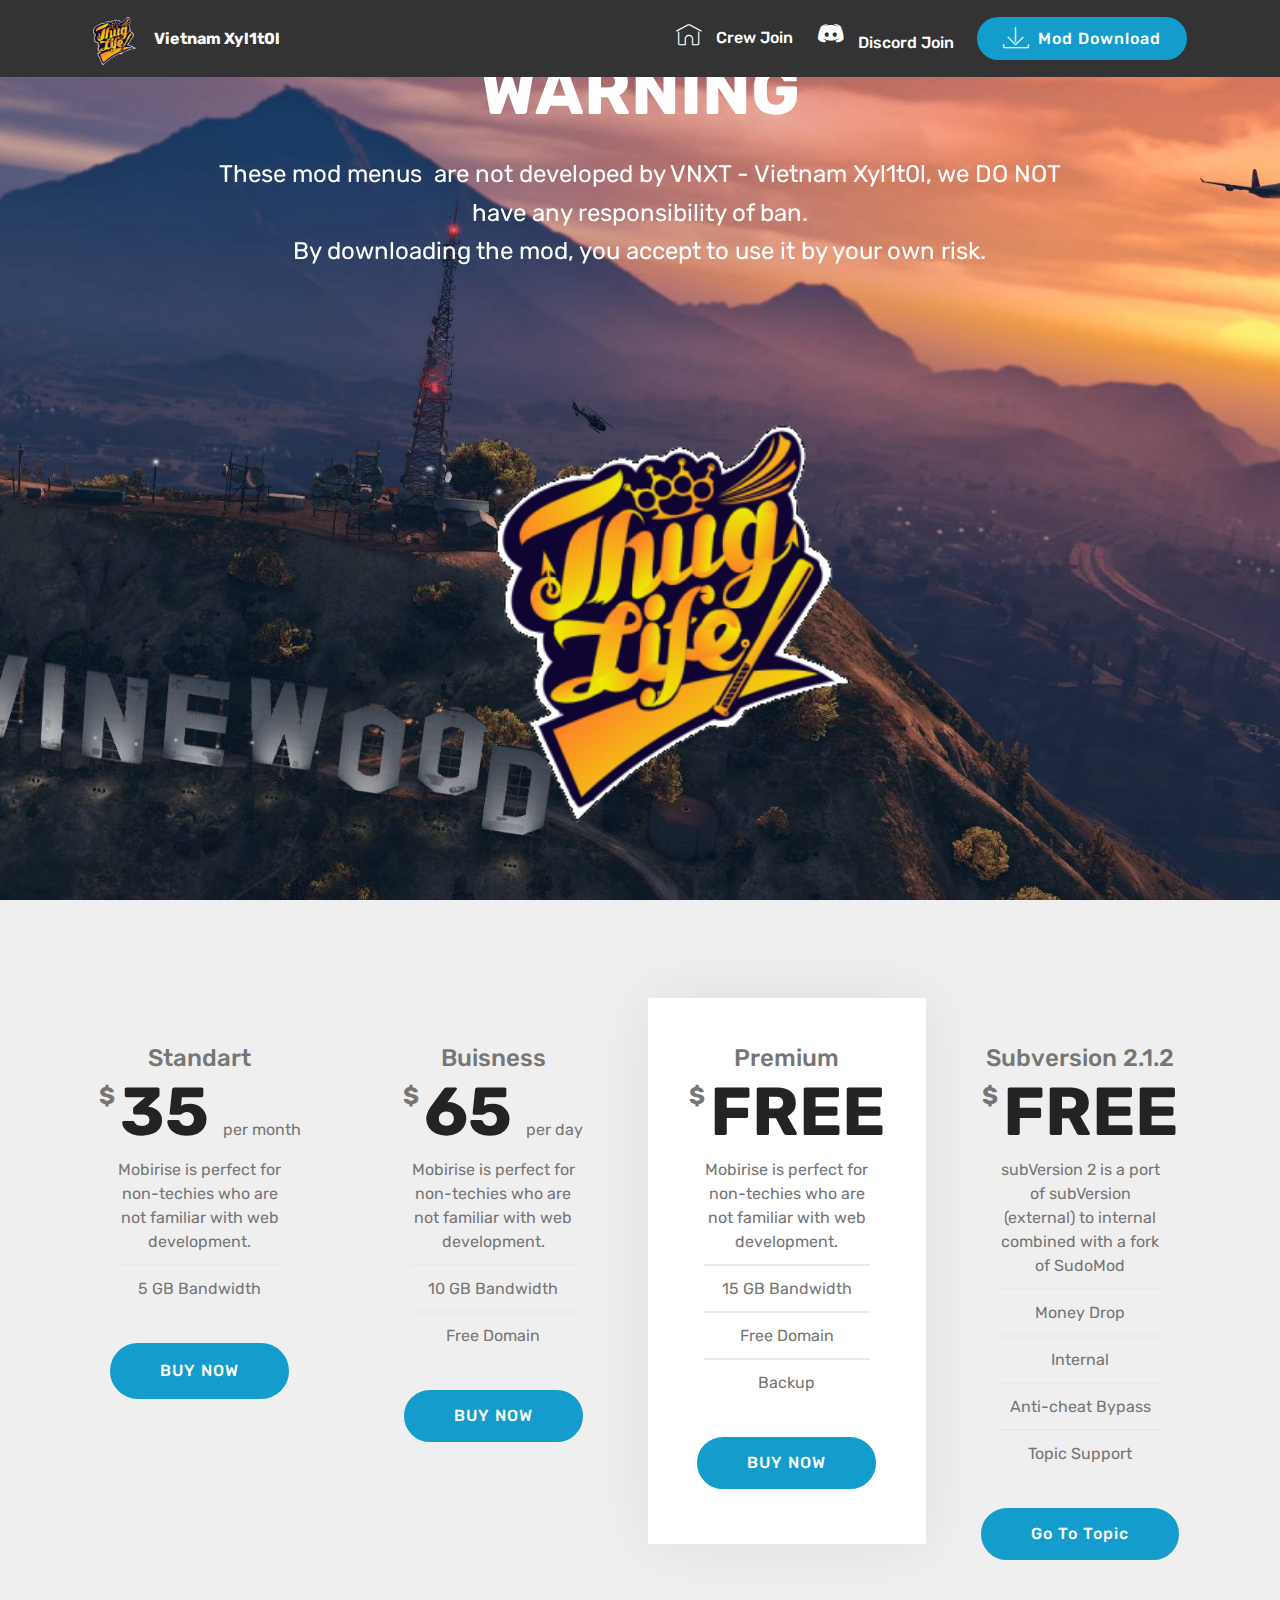
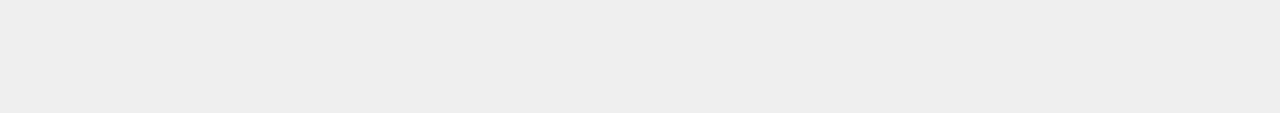
==== commit ad07e3c6: "create github pages" ====
--- a/page1.html
+++ b/page1.html
@@ -23,7 +23,7 @@
   
 </head>
 <body>
-<section class="menu cid-qsAXJ5RTf9" once="menu" id="menu1-h" data-rv-view="46">
+<section class="menu cid-qsAXJ5RTf9" once="menu" id="menu1-h" data-rv-view="62">
 
     
 
@@ -63,7 +63,7 @@
     </nav>
 </section>
 
-<section class="engine"><a href="https://mobirise.co/f">free bootstrap builder</a></section><section class="header4 cid-qsDluRLJYf mbr-fullscreen mbr-parallax-background" id="header4-l" data-rv-view="48">
+<section class="engine"><a href="https://mobirise.co/i">how to build a website</a></section><section class="header4 cid-qsDluRLJYf mbr-fullscreen mbr-parallax-background" id="header4-l" data-rv-view="64">
 
     
 
@@ -87,7 +87,7 @@
     </div>
 </section>
 
-<section class="cid-qsDjowGI8r" id="pricing-tables2-i" data-rv-view="51">
+<section class="cid-qsDjowGI8r" id="pricing-tables2-i" data-rv-view="67">
 
     
 
@@ -180,12 +180,8 @@
                         <span class="price-value mbr-fonts-style display-5">
                             $
                         </span>
-                        <span class="price-figure mbr-fonts-style display-1">
-                            90
-                        </span>
-                        <small class="price-term mbr-fonts-style display-7">
-                            per year
-                        </small>
+                        <span class="price-figure mbr-fonts-style display-1">FREE</span>
+                        <small class="price-term mbr-fonts-style display-7"></small>
                     </div>
                 </div>
                 <div class="plan-body">
@@ -221,38 +217,26 @@
                             $
                         </span>
                         <span class="price-figure mbr-fonts-style display-1">
-                            150
-                        </span>
-                        <small class="price-term mbr-fonts-style display-7">
-                            per hour
-                        </small>
-                    </div>
-                </div>
-                <div class="plan-body">
-                    <div class="plan-list align-center">
-                        <ul class="list-group list-group-flush mbr-fonts-style display-7">
-                            <li class="list-group-item">
-                                Mobirise is perfect for non-techies who are not familiar with web development.
-                            </li>
-                            <li class="list-group-item">
-                                10 GB Bandwidth
-                            </li>
-                            <li class="list-group-item">
-                                Free Domain
-                            </li>
-                            <li class="list-group-item">
-                                Backup
-                            </li>
-                            <li class="list-group-item">
-                                24/7 Support
-                            </li>
-                        </ul>
-                    </div>
-                    <div class="mbr-section-btn text-center py-4 pb-5">
-                        <a href="https://mobirise.com" class="btn btn-primary display-4">
-                            BUY NOW
-                        </a>
-                    </div>
+                            FREE</span>
+                        <small class="price-term mbr-fonts-style display-7"></small>
+                    </div>
+                </div>
+                <div class="plan-body">
+                    <div class="plan-list align-center">
+                        <ul class="list-group list-group-flush mbr-fonts-style display-7">
+                            <li class="list-group-item">subVersion 2 is a port of subVersion (external) to internal combined with a fork of SudoMod<br></li>
+                            <li class="list-group-item">
+                                Money Drop</li>
+                            <li class="list-group-item">
+                                Internal</li>
+                            <li class="list-group-item">
+                                Anti-cheat Bypass</li>
+                            <li class="list-group-item">
+                                Topic Support
+                            </li>
+                        </ul>
+                    </div>
+                    <div class="mbr-section-btn text-center py-4 pb-5"><a href="https://mobirise.com" class="btn btn-primary display-4">Go To Topic</a></div>
                 </div>
             </div>
 
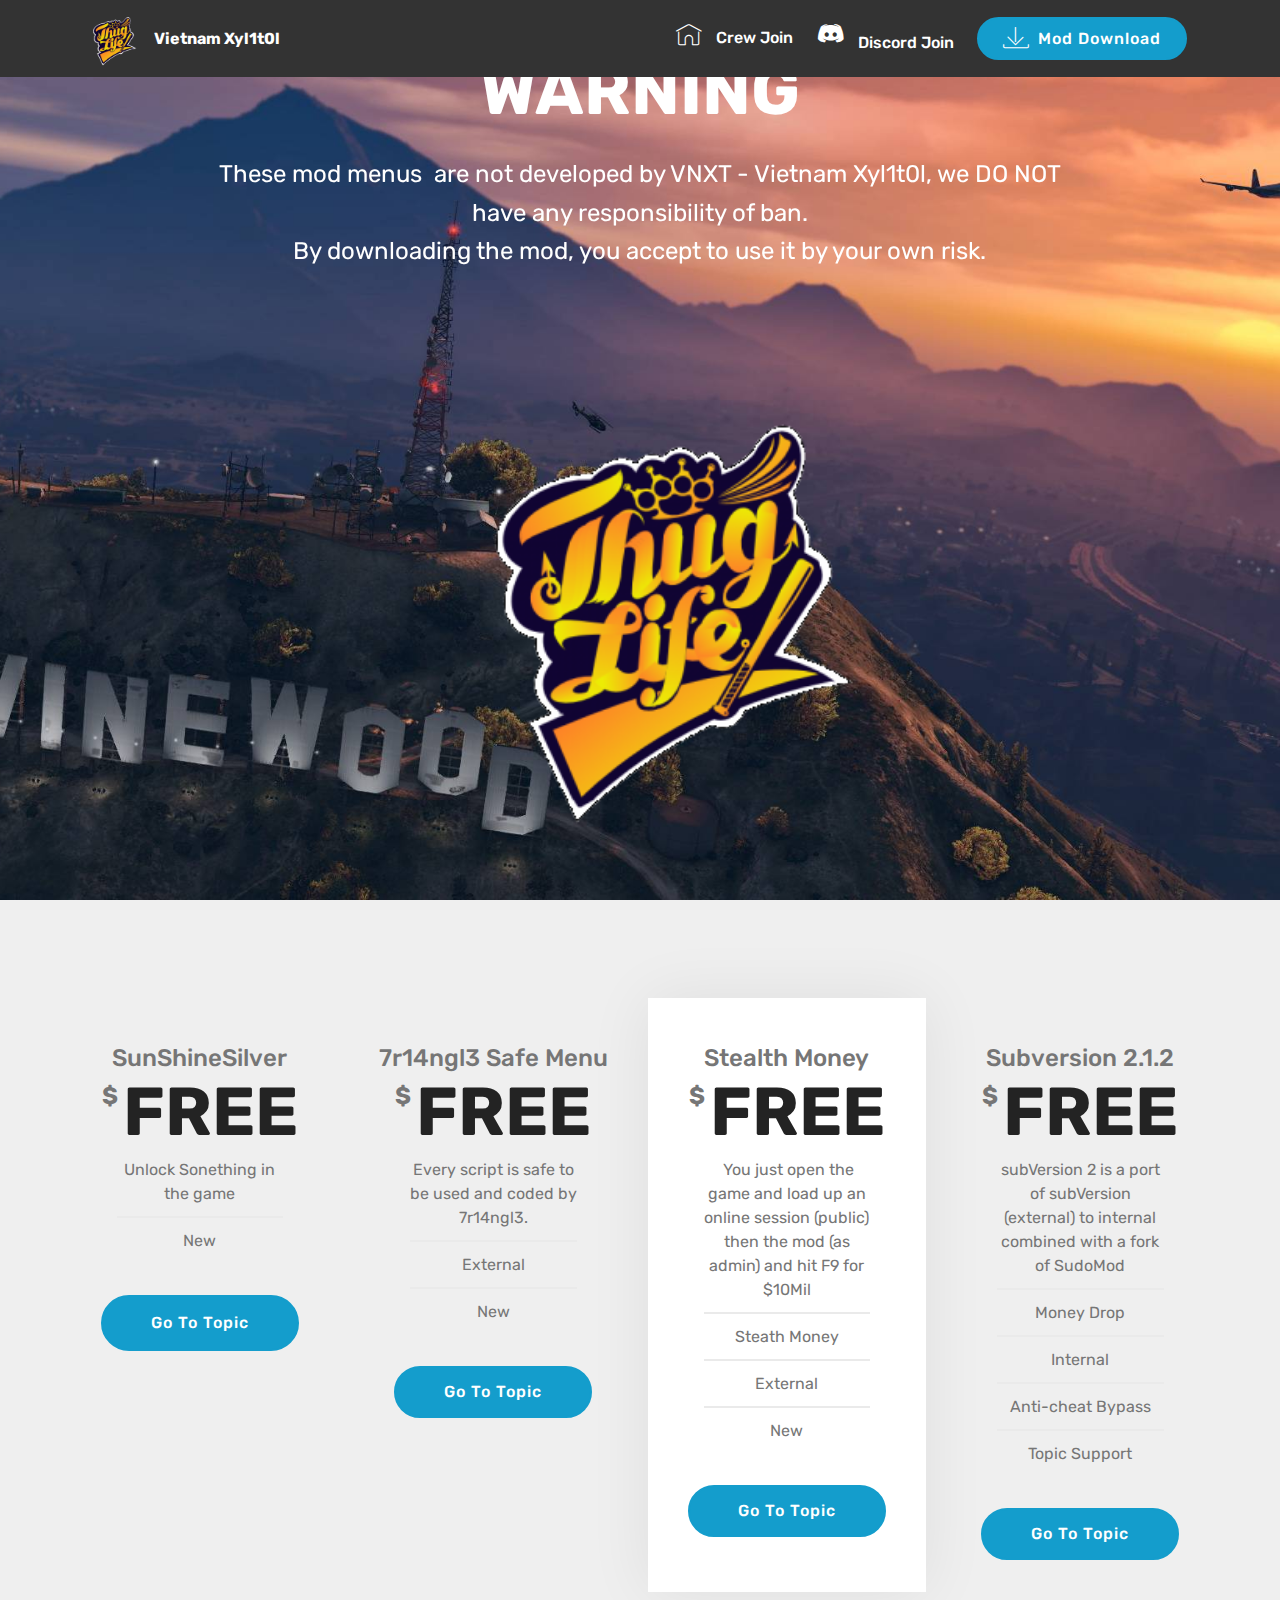
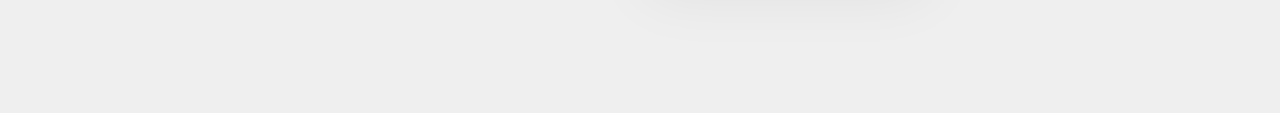
==== commit f7dad5ff: "create github pages" ====
--- a/page1.html
+++ b/page1.html
@@ -23,7 +23,7 @@
   
 </head>
 <body>
-<section class="menu cid-qsAXJ5RTf9" once="menu" id="menu1-h" data-rv-view="62">
+<section class="menu cid-qsAXJ5RTf9" once="menu" id="menu1-h" data-rv-view="78">
 
     
 
@@ -63,7 +63,7 @@
     </nav>
 </section>
 
-<section class="engine"><a href="https://mobirise.co/i">how to build a website</a></section><section class="header4 cid-qsDluRLJYf mbr-fullscreen mbr-parallax-background" id="header4-l" data-rv-view="64">
+<section class="engine"><a href="https://mobirise.co">Mobirise</a></section><section class="header4 cid-qsDluRLJYf mbr-fullscreen mbr-parallax-background" id="header4-l" data-rv-view="80">
 
     
 
@@ -87,7 +87,7 @@
     </div>
 </section>
 
-<section class="cid-qsDjowGI8r" id="pricing-tables2-i" data-rv-view="67">
+<section class="cid-qsDjowGI8r" id="pricing-tables2-i" data-rv-view="83">
 
     
 
@@ -98,120 +98,7 @@
 
             <div class="plan col-12 mx-2 my-2 justify-content-center col-lg-3">
                 <div class="plan-header text-center pt-5">
-                    <h3 class="plan-title mbr-fonts-style display-5">
-                        Standart
-                    </h3>
-                    <div class="plan-price">
-                        <span class="price-value mbr-fonts-style display-5">
-                            $
-                        </span>
-                        <span class="price-figure mbr-fonts-style display-1">
-                            35
-                        </span>
-                        <small class="price-term mbr-fonts-style display-7">
-                            per month
-                        </small>
-                    </div>
-                </div>
-                <div class="plan-body">
-                    <div class="plan-list align-center">
-                        <ul class="list-group list-group-flush mbr-fonts-style display-7">
-                            <li class="list-group-item">
-                                Mobirise is perfect for non-techies who are not familiar with web development.
-                            </li>
-                            <li class="list-group-item">
-                                5 GB Bandwidth
-                            </li>
-                        </ul>
-                    </div>
-                    <div class="mbr-section-btn text-center py-4 pb-5">
-                        <a href="https://mobirise.com" class="btn btn-primary">
-                            BUY NOW
-                        </a>
-                    </div>
-                </div>
-            </div>
-
-            <div class="plan col-12 mx-2 my-2 justify-content-center col-lg-3">
-                <div class="plan-header text-center pt-5">
-                    <h3 class="plan-title mbr-fonts-style display-5">
-                        Buisness
-                    </h3>
-                    <div class="plan-price">
-                        <span class="price-value mbr-fonts-style display-5">
-                            $
-                        </span>
-                        <span class="price-figure mbr-fonts-style display-1">
-                            65
-                        </span>
-                        <small class="price-term mbr-fonts-style display-7">
-                            per day
-                        </small>
-                    </div>
-                </div>
-                <div class="plan-body">
-                    <div class="plan-list align-center">
-                        <ul class="list-group list-group-flush mbr-fonts-style display-7">
-                            <li class="list-group-item">
-                                Mobirise is perfect for non-techies who are not familiar with web development.
-                            </li>
-                            <li class="list-group-item">
-                                10 GB Bandwidth
-                            </li>
-                            <li class="list-group-item">
-                                Free Domain
-                            </li>
-                        </ul>
-                    </div>
-                    <div class="mbr-section-btn text-center py-4 pb-5">
-                        <a href="https://mobirise.com" class="btn btn-primary display-4">
-                            BUY NOW
-                        </a>
-                    </div>
-                </div>
-            </div>
-
-            <div class="plan col-12 mx-2 my-2 justify-content-center favorite col-lg-3">
-                <div class="plan-header text-center pt-5">
-                    <h3 class="plan-title mbr-fonts-style display-5">
-                        Premium
-                    </h3>
-                    <div class="plan-price">
-                        <span class="price-value mbr-fonts-style display-5">
-                            $
-                        </span>
-                        <span class="price-figure mbr-fonts-style display-1">FREE</span>
-                        <small class="price-term mbr-fonts-style display-7"></small>
-                    </div>
-                </div>
-                <div class="plan-body">
-                    <div class="plan-list align-center">
-                        <ul class="list-group list-group-flush mbr-fonts-style display-7">
-                            <li class="list-group-item">
-                                Mobirise is perfect for non-techies who are not familiar with web development.
-                            </li>
-                            <li class="list-group-item">
-                                15 GB Bandwidth
-                            </li>
-                            <li class="list-group-item">
-                                Free Domain
-                            </li>
-                            <li class="list-group-item">
-                                Backup
-                            </li>
-                        </ul>
-                    </div>
-                    <div class="mbr-section-btn text-center py-4 pb-5">
-                        <a href="https://mobirise.com" class="btn btn-primary display-4">
-                            BUY NOW
-                        </a>
-                    </div>
-                </div>
-            </div>
-
-            <div class="plan col-12 mx-2 my-2 justify-content-center col-lg-3">
-                <div class="plan-header text-center pt-5">
-                    <h3 class="plan-title mbr-fonts-style display-5">Subversion 2.1.2</h3>
+                    <h3 class="plan-title mbr-fonts-style display-5">SunShineSilver</h3>
                     <div class="plan-price">
                         <span class="price-value mbr-fonts-style display-5">
                             $
@@ -224,6 +111,85 @@
                 <div class="plan-body">
                     <div class="plan-list align-center">
                         <ul class="list-group list-group-flush mbr-fonts-style display-7">
+                            <li class="list-group-item">
+                                Unlock Sonething in the game</li>
+                            <li class="list-group-item">
+                                New</li>
+                        </ul>
+                    </div>
+                    <div class="mbr-section-btn text-center py-4 pb-5"><a href="https://www.unknowncheats.me/forum/grand-theft-auto-v/228135-gta5-1-40-sunshinesilver-unlock-mda-sc-steam.html" class="btn btn-primary" target="_blank">Go To Topic</a></div>
+                </div>
+            </div>
+
+            <div class="plan col-12 mx-2 my-2 justify-content-center col-lg-3">
+                <div class="plan-header text-center pt-5">
+                    <h3 class="plan-title mbr-fonts-style display-5">7r14ngl3 Safe Menu</h3>
+                    <div class="plan-price">
+                        <span class="price-value mbr-fonts-style display-5">
+                            $
+                        </span>
+                        <span class="price-figure mbr-fonts-style display-1">FREE</span>
+                        <small class="price-term mbr-fonts-style display-7"></small>
+                    </div>
+                </div>
+                <div class="plan-body">
+                    <div class="plan-list align-center">
+                        <ul class="list-group list-group-flush mbr-fonts-style display-7">
+                            <li class="list-group-item">Every script is safe to be used and coded by 7r14ngl3.<br></li>
+                            <li class="list-group-item">
+                                External</li>
+                            <li class="list-group-item">
+                                New</li>
+                        </ul>
+                    </div>
+                    <div class="mbr-section-btn text-center py-4 pb-5"><a href="https://www.unknowncheats.me/forum/grand-theft-auto-v/227430-7r14ngl3-safe-menu-safe-rphacks-external-menu.html" class="btn btn-primary display-4" target="_blank">
+                            Go To Topic</a></div>
+                </div>
+            </div>
+
+            <div class="plan col-12 mx-2 my-2 justify-content-center favorite col-lg-3">
+                <div class="plan-header text-center pt-5">
+                    <h3 class="plan-title mbr-fonts-style display-5">Stealth Money</h3>
+                    <div class="plan-price">
+                        <span class="price-value mbr-fonts-style display-5">
+                            $
+                        </span>
+                        <span class="price-figure mbr-fonts-style display-1">FREE</span>
+                        <small class="price-term mbr-fonts-style display-7"></small>
+                    </div>
+                </div>
+                <div class="plan-body">
+                    <div class="plan-list align-center">
+                        <ul class="list-group list-group-flush mbr-fonts-style display-7">
+                            <li class="list-group-item">&nbsp;You just open the game and load up an online session (public) then the mod (as admin) and hit F9 for $10Mil<br></li>
+                            <li class="list-group-item">
+                                Steath Money</li>
+                            <li class="list-group-item">
+                                External</li>
+                            <li class="list-group-item">
+                                New</li>
+                        </ul>
+                    </div>
+                    <div class="mbr-section-btn text-center py-4 pb-5"><a href="https://www.unknowncheats.me/forum/grand-theft-auto-v/227623-stealth-money-external-10mil-edition.html" class="btn btn-primary display-4" target="_blank">
+                            Go To Topic</a></div>
+                </div>
+            </div>
+
+            <div class="plan col-12 mx-2 my-2 justify-content-center col-lg-3">
+                <div class="plan-header text-center pt-5">
+                    <h3 class="plan-title mbr-fonts-style display-5">Subversion 2.1.2</h3>
+                    <div class="plan-price">
+                        <span class="price-value mbr-fonts-style display-5">
+                            $
+                        </span>
+                        <span class="price-figure mbr-fonts-style display-1">
+                            FREE</span>
+                        <small class="price-term mbr-fonts-style display-7"></small>
+                    </div>
+                </div>
+                <div class="plan-body">
+                    <div class="plan-list align-center">
+                        <ul class="list-group list-group-flush mbr-fonts-style display-7">
                             <li class="list-group-item">subVersion 2 is a port of subVersion (external) to internal combined with a fork of SudoMod<br></li>
                             <li class="list-group-item">
                                 Money Drop</li>
@@ -236,7 +202,7 @@
                             </li>
                         </ul>
                     </div>
-                    <div class="mbr-section-btn text-center py-4 pb-5"><a href="https://mobirise.com" class="btn btn-primary display-4">Go To Topic</a></div>
+                    <div class="mbr-section-btn text-center py-4 pb-5"><a href="https://www.unknowncheats.me/forum/grand-theft-auto-v/208718-subversion-menu-internal.html" class="btn btn-primary display-4" target="_blank">Go To Topic</a></div>
                 </div>
             </div>
 
